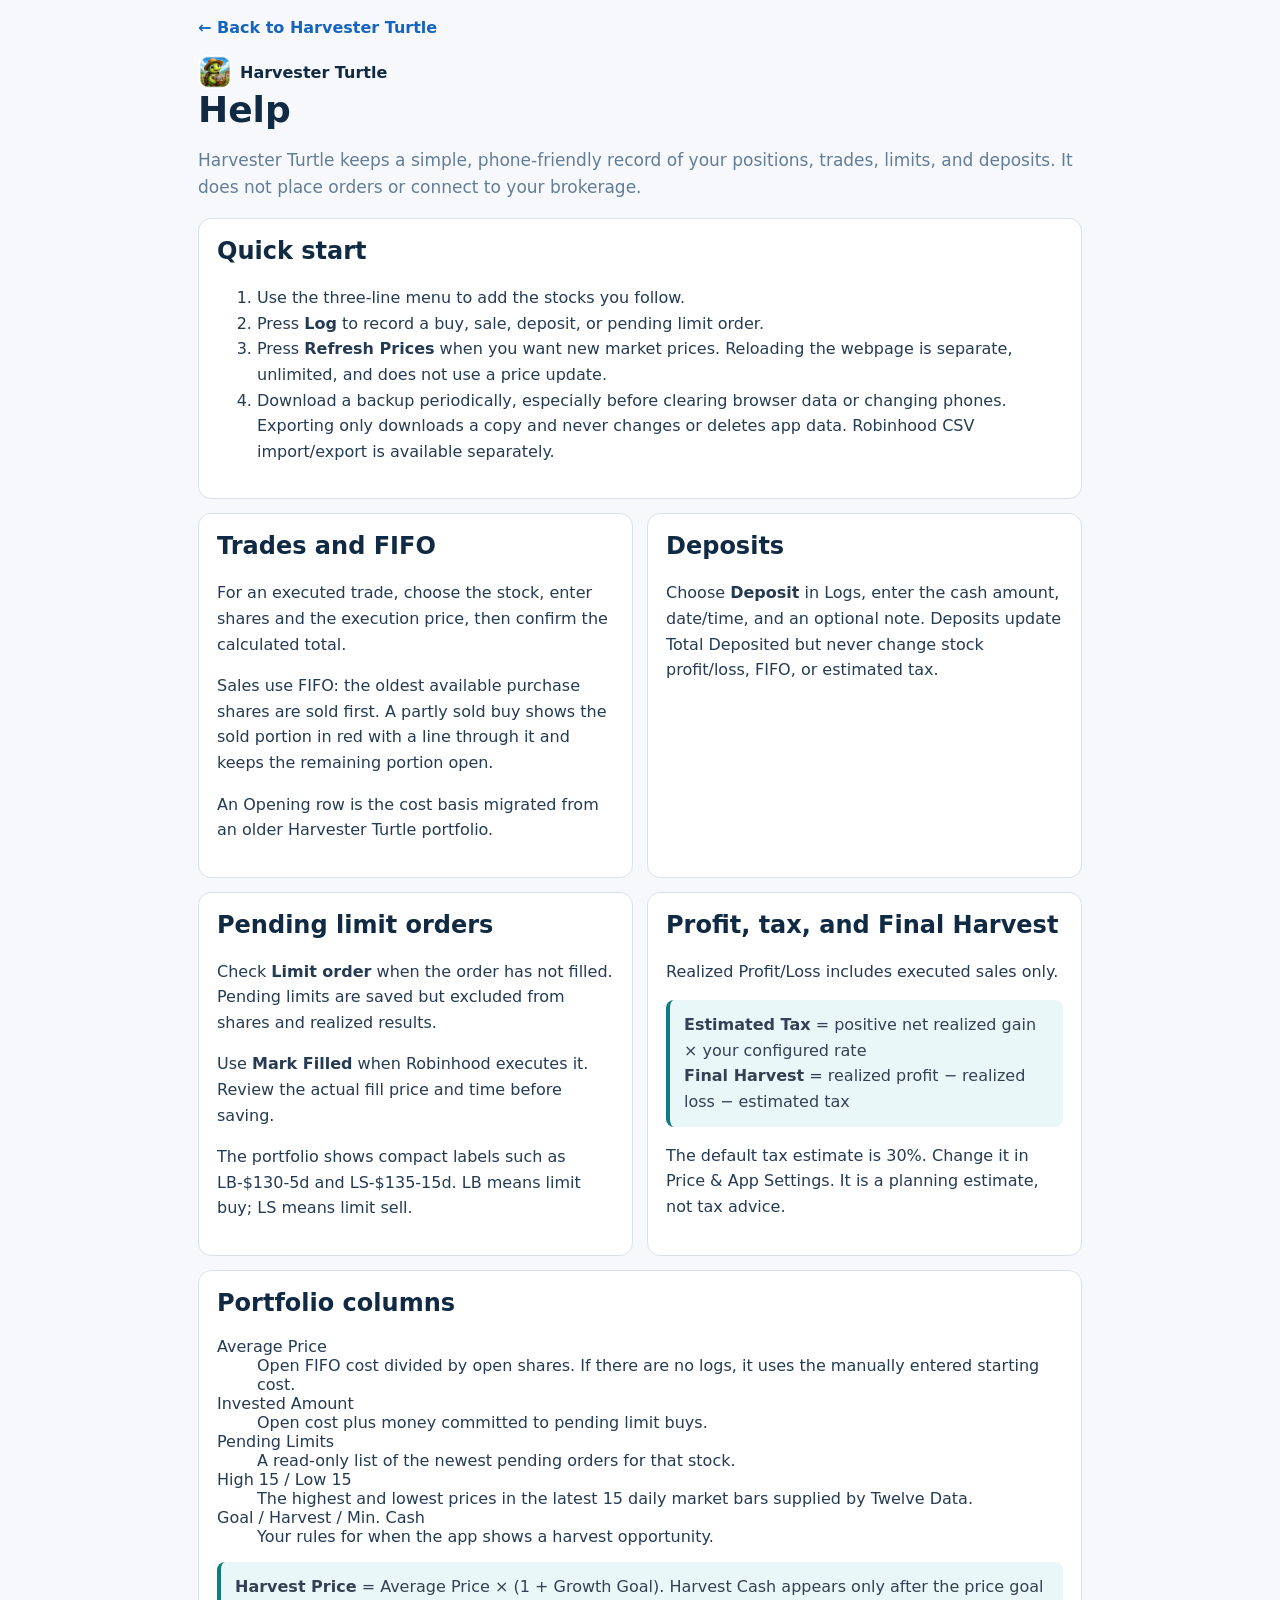
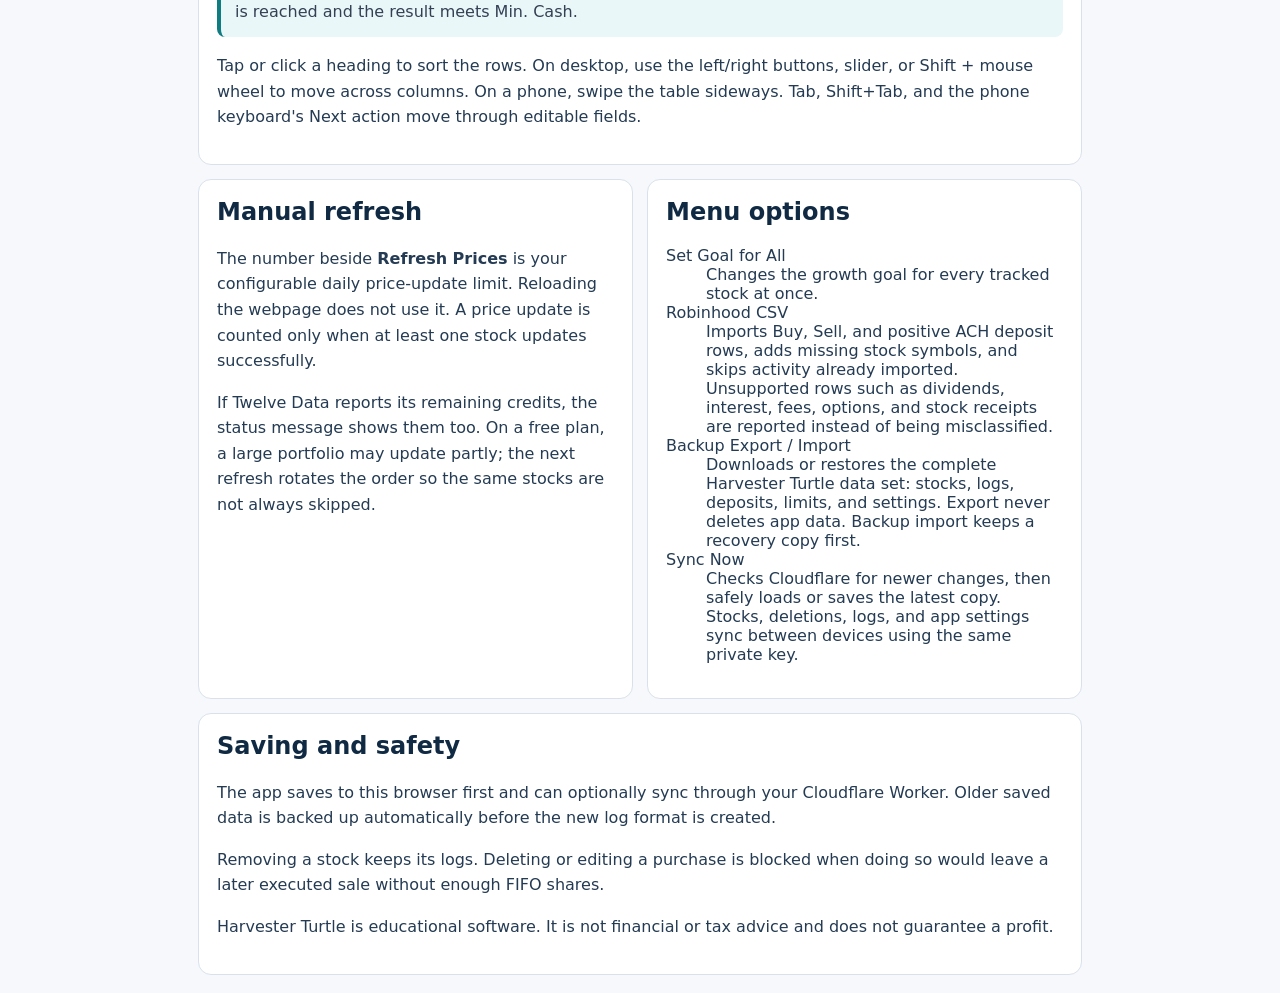
==== help.html @ 5939ffdb "Clarify page reload versus price refresh" ====
<!doctype html>
<html lang="en">
<head>
  <meta charset="utf-8">
  <meta name="viewport" content="width=device-width, initial-scale=1">
  <meta name="description" content="Help for Harvester Turtle.">
  <meta name="theme-color" content="#102a43">
  <title>Help — Harvester Turtle</title>
  <link rel="icon" type="image/png" href="harvester-turtle-icon.png">
  <link rel="apple-touch-icon" href="harvester-turtle-icon.png">
  <link rel="manifest" href="manifest.webmanifest">
  <link rel="stylesheet" href="styles.css">
</head>
<body>
<main class="app help-app">
  <header class="help-header">
    <a class="back-link" href="index.html">← Back to Harvester Turtle</a>
    <div class="help-brand"><img src="harvester-turtle-icon.png" alt=""><span>Harvester Turtle</span></div>
    <h1>Help</h1>
    <p class="help-intro">Harvester Turtle keeps a simple, phone-friendly record of your positions, trades, limits, and deposits. It does not place orders or connect to your brokerage.</p>
  </header>

  <div class="help-grid">
    <section class="help-card wide">
      <h2>Quick start</h2>
      <ol>
        <li>Use the three-line menu to add the stocks you follow.</li>
        <li>Press <strong>Log</strong> to record a buy, sale, deposit, or pending limit order.</li>
        <li>Press <strong>Refresh Prices</strong> when you want new market prices. Reloading the webpage is separate, unlimited, and does not use a price update.</li>
        <li>Download a backup periodically, especially before clearing browser data or changing phones. Exporting only downloads a copy and never changes or deletes app data. Robinhood CSV import/export is available separately.</li>
      </ol>
    </section>

    <section class="help-card">
      <h2>Trades and FIFO</h2>
      <p>For an executed trade, choose the stock, enter shares and the execution price, then confirm the calculated total.</p>
      <p>Sales use FIFO: the oldest available purchase shares are sold first. A partly sold buy shows the sold portion in red with a line through it and keeps the remaining portion open.</p>
      <p>An Opening row is the cost basis migrated from an older Harvester Turtle portfolio.</p>
    </section>

    <section class="help-card">
      <h2>Deposits</h2>
      <p>Choose <strong>Deposit</strong> in Logs, enter the cash amount, date/time, and an optional note. Deposits update Total Deposited but never change stock profit/loss, FIFO, or estimated tax.</p>
    </section>

    <section class="help-card">
      <h2>Pending limit orders</h2>
      <p>Check <strong>Limit order</strong> when the order has not filled. Pending limits are saved but excluded from shares and realized results.</p>
      <p>Use <strong>Mark Filled</strong> when Robinhood executes it. Review the actual fill price and time before saving.</p>
      <p>The portfolio shows compact labels such as LB-$130-5d and LS-$135-15d. LB means limit buy; LS means limit sell.</p>
    </section>

    <section class="help-card">
      <h2>Profit, tax, and Final Harvest</h2>
      <p>Realized Profit/Loss includes executed sales only.</p>
      <p class="help-formula"><strong>Estimated Tax</strong> = positive net realized gain × your configured rate<br>
      <strong>Final Harvest</strong> = realized profit − realized loss − estimated tax</p>
      <p>The default tax estimate is 30%. Change it in Price &amp; App Settings. It is a planning estimate, not tax advice.</p>
    </section>

    <section class="help-card wide">
      <h2>Portfolio columns</h2>
      <dl>
        <dt>Average Price</dt><dd>Open FIFO cost divided by open shares. If there are no logs, it uses the manually entered starting cost.</dd>
        <dt>Invested Amount</dt><dd>Open cost plus money committed to pending limit buys.</dd>
        <dt>Pending Limits</dt><dd>A read-only list of the newest pending orders for that stock.</dd>
        <dt>High 15 / Low 15</dt><dd>The highest and lowest prices in the latest 15 daily market bars supplied by Twelve Data.</dd>
        <dt>Goal / Harvest / Min. Cash</dt><dd>Your rules for when the app shows a harvest opportunity.</dd>
      </dl>
      <p class="help-formula"><strong>Harvest Price</strong> = Average Price × (1 + Growth Goal). Harvest Cash appears only after the price goal is reached and the result meets Min. Cash.</p>
      <p>Tap or click a heading to sort the rows. On desktop, use the left/right buttons, slider, or Shift + mouse wheel to move across columns. On a phone, swipe the table sideways. Tab, Shift+Tab, and the phone keyboard's Next action move through editable fields.</p>
    </section>

    <section class="help-card">
      <h2>Manual refresh</h2>
      <p>The number beside <strong>Refresh Prices</strong> is your configurable daily price-update limit. Reloading the webpage does not use it. A price update is counted only when at least one stock updates successfully.</p>
      <p>If Twelve Data reports its remaining credits, the status message shows them too. On a free plan, a large portfolio may update partly; the next refresh rotates the order so the same stocks are not always skipped.</p>
    </section>

    <section class="help-card">
      <h2>Menu options</h2>
      <dl>
        <dt>Set Goal for All</dt><dd>Changes the growth goal for every tracked stock at once.</dd>
        <dt>Robinhood CSV</dt><dd>Imports Buy, Sell, and positive ACH deposit rows, adds missing stock symbols, and skips activity already imported. Unsupported rows such as dividends, interest, fees, options, and stock receipts are reported instead of being misclassified.</dd>
        <dt>Backup Export / Import</dt><dd>Downloads or restores the complete Harvester Turtle data set: stocks, logs, deposits, limits, and settings. Export never deletes app data. Backup import keeps a recovery copy first.</dd>
        <dt>Sync Now</dt><dd>Checks Cloudflare for newer changes, then safely loads or saves the latest copy. Stocks, deletions, logs, and app settings sync between devices using the same private key.</dd>
      </dl>
    </section>

    <section class="help-card wide">
      <h2>Saving and safety</h2>
      <p>The app saves to this browser first and can optionally sync through your Cloudflare Worker. Older saved data is backed up automatically before the new log format is created.</p>
      <p>Removing a stock keeps its logs. Deleting or editing a purchase is blocked when doing so would leave a later executed sale without enough FIFO shares.</p>
      <p>Harvester Turtle is educational software. It is not financial or tax advice and does not guarantee a profit.</p>
    </section>
  </div>
</main>
</body>
</html>
---- styles.css ----
:root {
  --navy: #102a43;
  --ink: #243b53;
  --muted: #627d98;
  --line: #d9e2ec;
  --bg: #f6f8fb;
  --card: #fff;
  --blue: #1565c0;
  --teal: #0f7c82;
  --good: #137333;
  --bad: #b42318;
  --warn: #8a4b08;
}

* { box-sizing: border-box; }
body { margin: 0; background: var(--bg); color: var(--ink); font-family: Inter, ui-sans-serif, system-ui, sans-serif; }
button, input, select, textarea { font: inherit; }
button { cursor: pointer; }
button:disabled { cursor: wait; opacity: .62; }
.app { max-width: 1760px; margin: auto; padding: 18px; }
.hero { display: flex; align-items: center; justify-content: space-between; gap: 14px; }
h1 { margin: 0; color: var(--navy); font-size: clamp(25px, 4vw, 36px); }
.app-title { display: flex; align-items: center; gap: 9px; }
.app-logo { width: 1.15em; height: 1.15em; border-radius: 24%; object-fit: cover; box-shadow: 0 3px 10px rgba(16,42,67,.16); }
.header-actions { display: flex; align-items: center; justify-content: flex-end; gap: 7px; }
.top-action { white-space: nowrap; }
.refresh-count { color: var(--muted); font-size: 12px; font-weight: 800; white-space: nowrap; }
.menu-wrap { position: relative; }
.menu-toggle { display: grid; place-content: center; gap: 4px; width: 42px; height: 42px; padding: 0; }
.menu-toggle span { display: block; width: 20px; height: 2px; border-radius: 2px; background: currentColor; }
.toolbar { position: absolute; top: calc(100% + 8px); right: 0; z-index: 30; display: grid; width: 230px; padding: 8px; gap: 5px; background: #fff; border: 1px solid var(--line); border-radius: 12px; box-shadow: 0 14px 35px rgba(16,42,67,.18); }
.toolbar[hidden] { display: none; }
.toolbar button, .toolbar .file-button, .toolbar .menu-link { width: 100%; text-align: left; }
button, .file-button, .menu-link { border: 1px solid var(--line); background: #fff; color: var(--ink); padding: 8px 11px; border-radius: 9px; font-weight: 750; }
.primary { background: var(--blue); color: #fff; border-color: var(--blue); }
.menu-link { display: inline-block; text-decoration: none; }
input[type=file] { display: none; }
.status { margin: 13px 0; padding: 9px 12px; border-radius: 9px; background: #eaf0f8; color: #475467; }
.status.good { background: #dcfae6; color: var(--good); }
.status.bad { background: #fee4e2; color: var(--bad); }

.summary, .trade-summary { display: grid; grid-template-columns: repeat(4, minmax(135px, 1fr)); gap: 8px; margin-bottom: 10px; }
.metric { background: var(--card); border: 1px solid var(--line); border-radius: 11px; padding: 12px; box-shadow: 0 4px 14px rgba(16,42,67,.035); }
.metric.accent { border-color: #78c6c9; background: #effafa; }
.metric small { display: block; color: var(--muted); font-weight: 750; }
.metric strong { display: block; margin-top: 4px; font-size: 21px; }
.summary-note { margin: -2px 2px 12px; color: var(--muted); font-size: 12px; }
.positive { color: var(--good) !important; }
.negative { color: var(--bad) !important; }

.portfolio-table-section { position: relative; }
.table-scroll-controls { position: sticky; top: 0; z-index: 8; display: grid; grid-template-columns: auto auto minmax(100px, 1fr) auto; align-items: center; gap: 7px; margin: 0 0 7px; padding: 5px 7px; border: 1px solid var(--line); border-radius: 9px; background: #fff; box-shadow: 0 4px 12px rgba(16,42,67,.12); }
.table-scroll-controls[hidden] { display: none; }
.table-scroll-label { color: var(--muted); font-size: 11px; font-weight: 800; white-space: nowrap; }
.table-scroll-button { display: grid; place-content: center; width: 30px; height: 28px; padding: 0; border-radius: 6px; color: var(--navy); }
.table-scroll-button:disabled { cursor: default; opacity: .35; }
.table-scroll-range { width: 100%; margin: 0; accent-color: var(--blue); cursor: ew-resize; }
.table-wrap { overflow: auto; overscroll-behavior-inline: contain; background: #fff; border: 1px solid var(--line); border-radius: 11px; box-shadow: 0 4px 14px rgba(16,42,67,.035); }
.floating-table-header { position: fixed; top: 0; z-index: 7; overflow: hidden; border: 1px solid var(--line); border-top: 0; border-radius: 0 0 8px 8px; background: #edf2f7; box-shadow: 0 5px 16px rgba(16,42,67,.24); }
.floating-table-header[hidden] { display: none; }
.floating-table-header-scroll { overflow: hidden; }
.floating-table-header-table { width: auto; min-width: 0; table-layout: fixed; }
.floating-table-header-table th { position: relative; top: auto; overflow: hidden; }
.floating-table-header-table th:first-child { position: sticky; left: 0; z-index: 3; }
table { border-collapse: collapse; width: 100%; }
.portfolio-table { min-width: 1450px; }
th, td { padding: 6px; border-bottom: 1px solid var(--line); text-align: right; white-space: nowrap; font-size: 13px; }
th { position: sticky; top: 0; z-index: 2; background: #edf2f7; color: #334e68; font-size: 11px; letter-spacing: .015em; }
.portfolio-table th, .portfolio-table td { padding: 4px 3px; font-size: 11px; }
.portfolio-table th { line-height: 1.15; text-align: center; white-space: normal; }
th[data-sort] { cursor: pointer; user-select: none; }
th[data-sort]::after { content: "↕"; display: block; margin-top: 2px; line-height: 1; opacity: .4; }
th[data-sort].sort-asc::after { content: "↑"; opacity: 1; }
th[data-sort].sort-desc::after { content: "↓"; opacity: 1; }
th[data-sort]:hover { background: #dce6f1; }
th[data-sort]:focus-visible { outline: 2px solid var(--blue); outline-offset: -3px; }
tbody tr:nth-child(even) { background: #fbfcfe; }
tbody tr:hover { background: #f2f7ff; }
th:first-child, td:first-child { position: sticky; left: 0; z-index: 1; text-align: left; background: inherit; }
th:first-child { z-index: 3; background: #edf2f7; }
.portfolio-table tbody td:first-child { z-index: 4; background: #fff; box-shadow: 1px 0 0 var(--line); }
.portfolio-table tbody tr:nth-child(even) td:first-child { background: #fbfcfe; }
.portfolio-table tbody tr:hover td:first-child { background: #f2f7ff; }
td input { width: 62px; border: 1px solid #cbd5e1; border-radius: 6px; padding: 5px 3px; text-align: right; }
.symbol-cell { display: flex; align-items: center; gap: 5px; }
.stock-symbol { min-width: 43px; font-weight: 850; color: var(--navy); }
.signal-lights { display: inline-flex; flex-direction: column; gap: 2px; padding: 3px; border-radius: 9px; background: #d7dee8; }
.signal { width: 8px; height: 8px; border-radius: 50%; background: #aeb9c7; }
.signal.red.active { background: #e11d48; }.signal.yellow.active { background: #f4b400; }.signal.green.active { background: #16a34a; }
.pill { display: inline-block; border-radius: 999px; padding: 3px 6px; background: #edf2f7; color: #486581; font-size: 10px; font-weight: 850; }
.pill.good { background: #dcfae6; color: var(--good); }.pill.warn { background: #fff3cd; color: var(--warn); }.pill.bad { background: #fee4e2; color: var(--bad); }
.remove { width: 28px; height: 28px; padding: 0; color: var(--bad); }
.limit-summary { width: 112px; max-width: 112px; padding: 5px; border: 1px solid #cbd5e1; border-radius: 6px; color: var(--ink); background: #f8fafc; font-size: 11px; }
.empty { padding: 22px; text-align: center !important; color: var(--muted); }
.note { color: var(--muted); line-height: 1.5; }
.formula-note { padding: 9px 11px; background: #eaf7f8; border-left: 4px solid var(--teal); border-radius: 8px; color: #344054; }

.modal { display: none; position: fixed; inset: 0; z-index: 40; padding: 16px; background: rgba(16,42,67,.62); }
.modal.open { display: flex; align-items: center; justify-content: center; }
.modal-card { width: min(700px, 100%); max-height: 94vh; overflow: auto; background: #fff; border-radius: 15px; padding: 18px; box-shadow: 0 20px 60px rgba(0,0,0,.22); }
.modal-card h2 { margin: 0; color: var(--navy); }
.modal-card > label, .settings-grid label { display: block; color: var(--muted); font-weight: 750; margin: 10px 0 5px; }
.modal-card > input, .settings-grid input { width: 100%; padding: 9px; border: 1px solid var(--line); border-radius: 8px; }
.modal-actions { display: flex; justify-content: flex-end; gap: 8px; margin-top: 14px; }
.modal-heading { display: flex; align-items: start; justify-content: space-between; gap: 12px; margin-bottom: 12px; }
.modal-heading p { margin: 3px 0 0; color: var(--muted); }
.icon-button { width: 38px; height: 38px; padding: 0; font-size: 25px; line-height: 1; }
.settings-grid { display: grid; grid-template-columns: 1fr 1fr; gap: 10px; }

.trade-modal { padding: 10px; }
.trade-modal-card { width: min(1260px, 100%); }
.trade-form { display: grid; grid-template-columns: repeat(2, minmax(0, 1fr)); gap: 10px 12px; margin-bottom: 12px; padding: 14px; background: var(--bg); border: 1px solid var(--line); border-radius: 11px; }
.trade-form label { color: var(--muted); font-size: 13px; font-weight: 800; min-width: 0; }
.trade-form input, .trade-form select, .trade-form textarea { width: 100%; min-height: 40px; margin-top: 4px; padding: 8px 9px; border: 1px solid #cbd5e1; border-radius: 8px; background: #fff; color: var(--ink); }
.trade-form input[readonly] { background: #eef2f6; color: #344054; font-weight: 800; }
.trade-form small { display: block; margin-top: 3px; color: var(--muted); font-weight: 500; }
.trade-form [hidden] { display: none !important; }
.limit-check { display: flex; align-items: center; align-self: end; gap: 8px; min-height: 40px; }
.limit-check input { width: 20px; min-height: 20px; margin: 0; }
.note-field { grid-column: 1 / -1; }
.note-field textarea { resize: vertical; }
.trade-form-actions, .form-message { grid-column: 1 / -1; }
.trade-form-actions { display: flex; gap: 8px; }
.form-message { min-height: 18px; margin: 0; color: var(--bad); font-size: 13px; font-weight: 750; }
.logs-toolbar { display: flex; justify-content: flex-end; align-items: center; gap: 7px; margin: 5px 0 8px; color: var(--muted); font-size: 13px; font-weight: 750; }
.logs-toolbar select { padding: 6px 8px; border: 1px solid var(--line); border-radius: 7px; }
.trade-table { min-width: 1100px; }
.trade-table th:first-child, .trade-table td:first-child { min-width: 132px; }
.trade-row-actions { display: flex; gap: 5px; }
.trade-row-actions button { padding: 5px 7px; font-size: 11px; }
.danger { color: var(--bad); }
.trade-action { display: inline-block; min-width: 56px; border-radius: 999px; padding: 3px 6px; text-align: center; font-size: 10px; font-weight: 850; }
.trade-action.buy { background: #e8f1ff; color: var(--blue); }
.trade-action.sell { background: #fff3cd; color: var(--warn); }
.trade-action.deposit { background: #e9f8ef; color: var(--good); }
.trade-action.pending { outline: 1px dashed currentColor; }
.sold-portion { color: var(--bad); text-decoration: line-through; text-decoration-thickness: 2px; }
.open-portion { color: var(--good); }
.trade-note { white-space: normal; min-width: 130px; max-width: 220px; text-align: left; }

.help-app { max-width: 920px; }
.back-link { color: var(--blue); font-weight: 750; text-decoration: none; }
.help-brand { display: flex; align-items: center; gap: 8px; margin-top: 18px; color: var(--navy); font-weight: 850; }
.help-brand img { width: 34px; height: 34px; border-radius: 8px; }
.help-intro { color: var(--muted); font-size: 17px; line-height: 1.6; }
.help-grid { display: grid; grid-template-columns: repeat(2, minmax(0, 1fr)); gap: 14px; }
.help-card { padding: 18px; background: #fff; border: 1px solid var(--line); border-radius: 13px; }
.help-card.wide { grid-column: 1 / -1; }
.help-card h2 { margin-top: 0; color: var(--navy); }
.help-card li, .help-card p { line-height: 1.6; }
.help-formula { padding: 12px 14px; background: #eaf7f8; border-left: 4px solid var(--teal); border-radius: 8px; color: #344054; line-height: 1.6; }

@media (max-width: 900px) {
  .app { padding: 11px; }
  .summary, .trade-summary { grid-template-columns: repeat(2, minmax(0, 1fr)); }
  .metric { padding: 10px; }
  .metric strong { font-size: 19px; }
}

@media (max-width: 650px) {
  .hero { align-items: flex-start; }
  .app-title { font-size: 23px; }
  .header-actions { flex-wrap: wrap; gap: 5px; }
  .top-action { padding: 7px 9px; }
  .refresh-count { order: 3; width: 100%; text-align: right; }
  .modal { padding: 0; }
  .modal-card { max-height: 100vh; min-height: 100vh; border-radius: 0; padding: 12px; }
  .trade-form { gap: 8px; padding: 10px; }
  .trade-form input, .trade-form select, .trade-form textarea { min-height: 42px; padding: 7px; }
  .trade-form-actions button { flex: 1; }
  .settings-grid { grid-template-columns: 1fr; gap: 0; }
  .table-scroll-controls { display: none !important; }
  .help-grid { grid-template-columns: 1fr; }
  .help-card.wide { grid-column: auto; }
}

@media (hover: none) and (pointer: coarse) {
  .table-scroll-controls { display: none !important; }
}
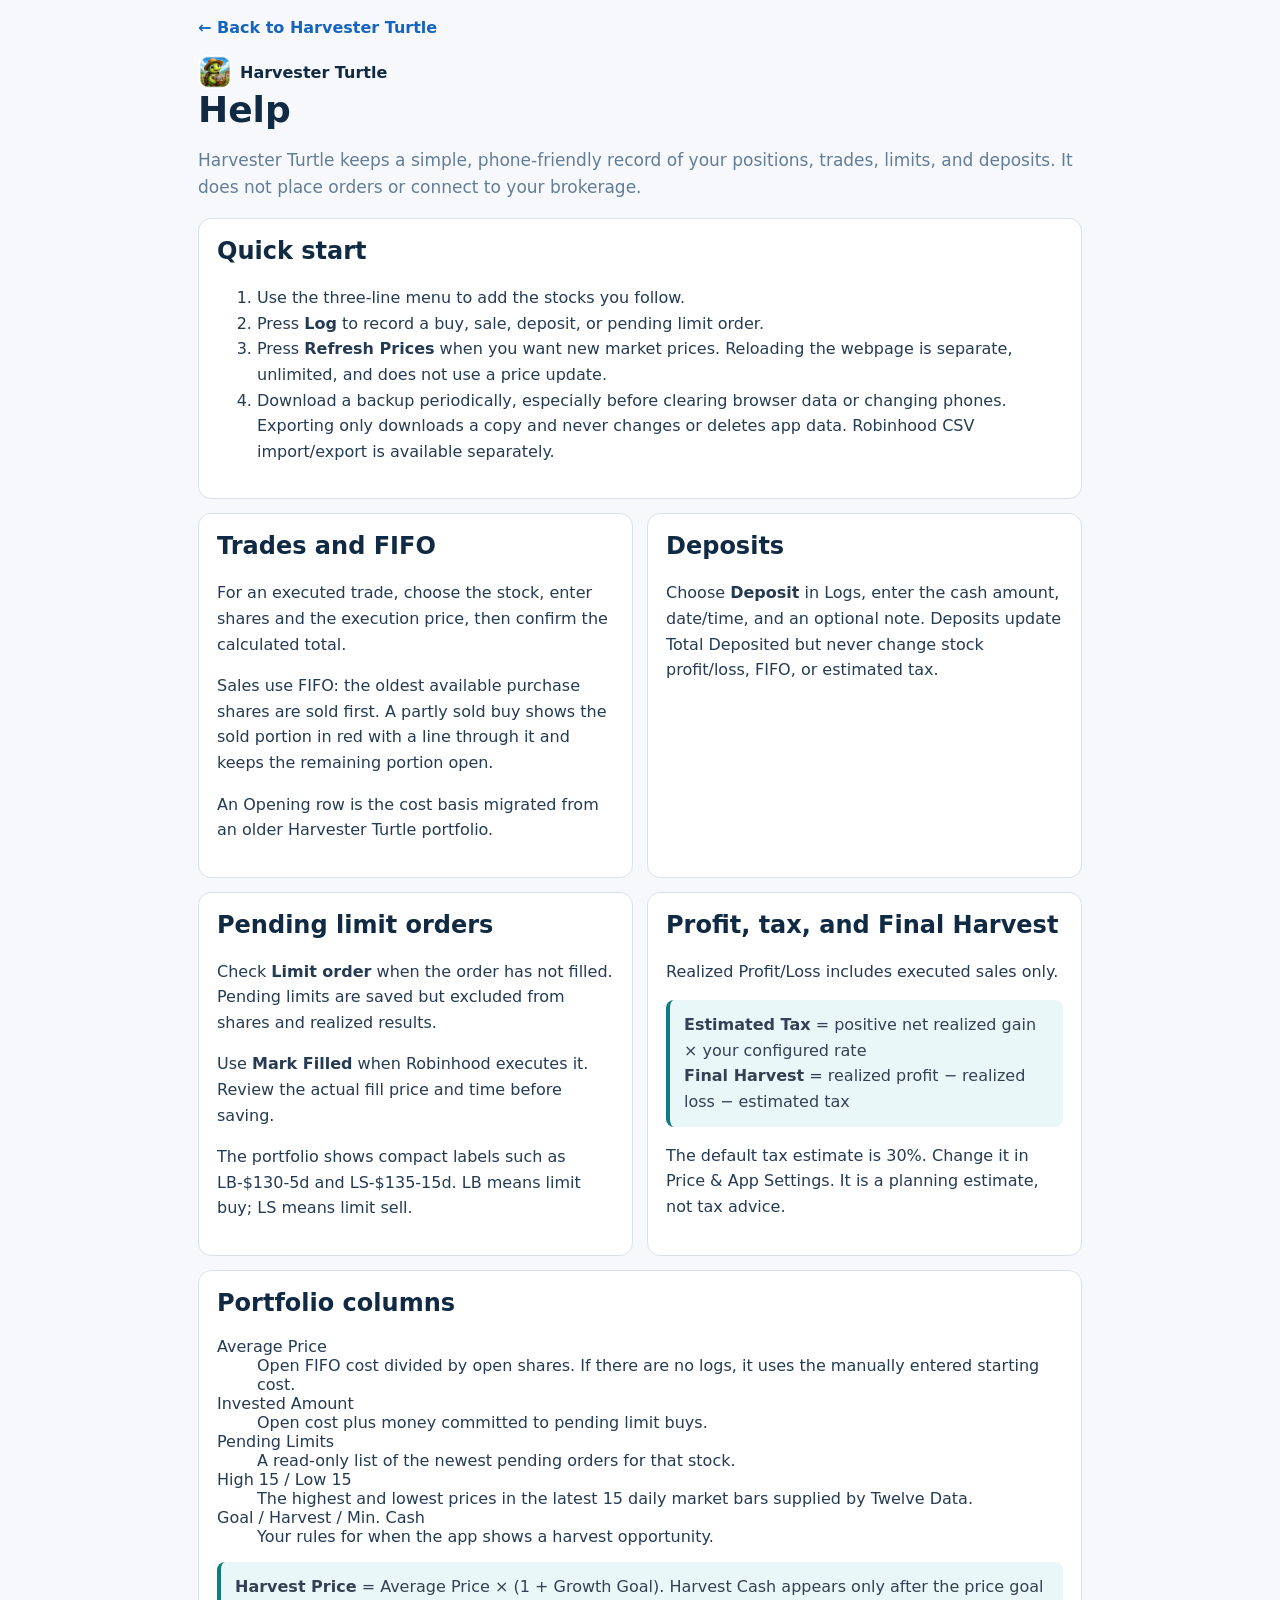
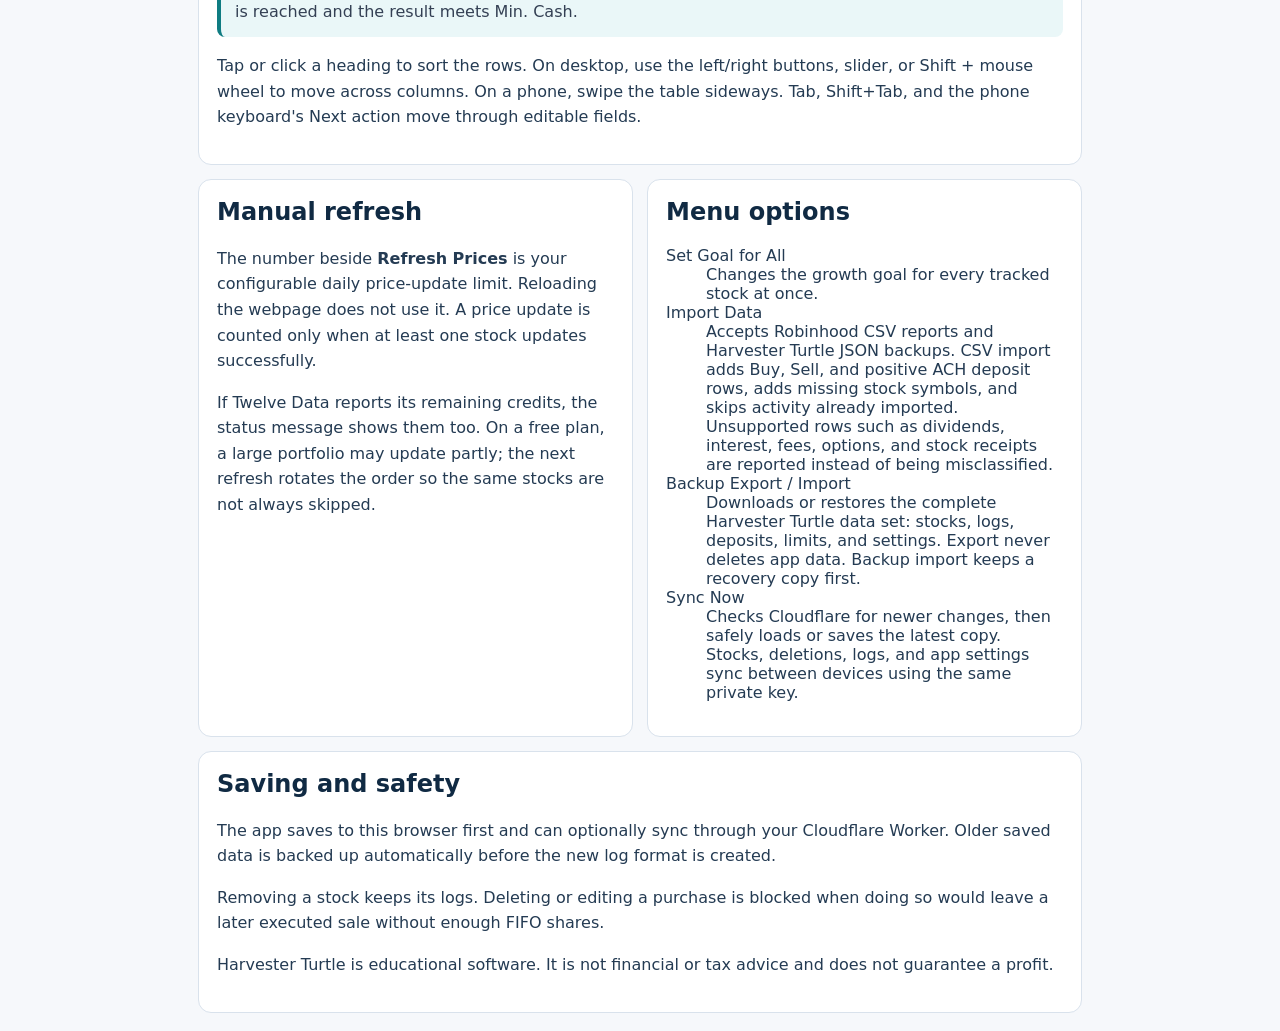
==== commit 7c92cffb: "Unify CSV and JSON data import" ====
--- a/help.html
+++ b/help.html
@@ -81,7 +81,7 @@
       <h2>Menu options</h2>
       <dl>
         <dt>Set Goal for All</dt><dd>Changes the growth goal for every tracked stock at once.</dd>
-        <dt>Robinhood CSV</dt><dd>Imports Buy, Sell, and positive ACH deposit rows, adds missing stock symbols, and skips activity already imported. Unsupported rows such as dividends, interest, fees, options, and stock receipts are reported instead of being misclassified.</dd>
+        <dt>Import Data</dt><dd>Accepts Robinhood CSV reports and Harvester Turtle JSON backups. CSV import adds Buy, Sell, and positive ACH deposit rows, adds missing stock symbols, and skips activity already imported. Unsupported rows such as dividends, interest, fees, options, and stock receipts are reported instead of being misclassified.</dd>
         <dt>Backup Export / Import</dt><dd>Downloads or restores the complete Harvester Turtle data set: stocks, logs, deposits, limits, and settings. Export never deletes app data. Backup import keeps a recovery copy first.</dd>
         <dt>Sync Now</dt><dd>Checks Cloudflare for newer changes, then safely loads or saves the latest copy. Stocks, deletions, logs, and app settings sync between devices using the same private key.</dd>
       </dl>
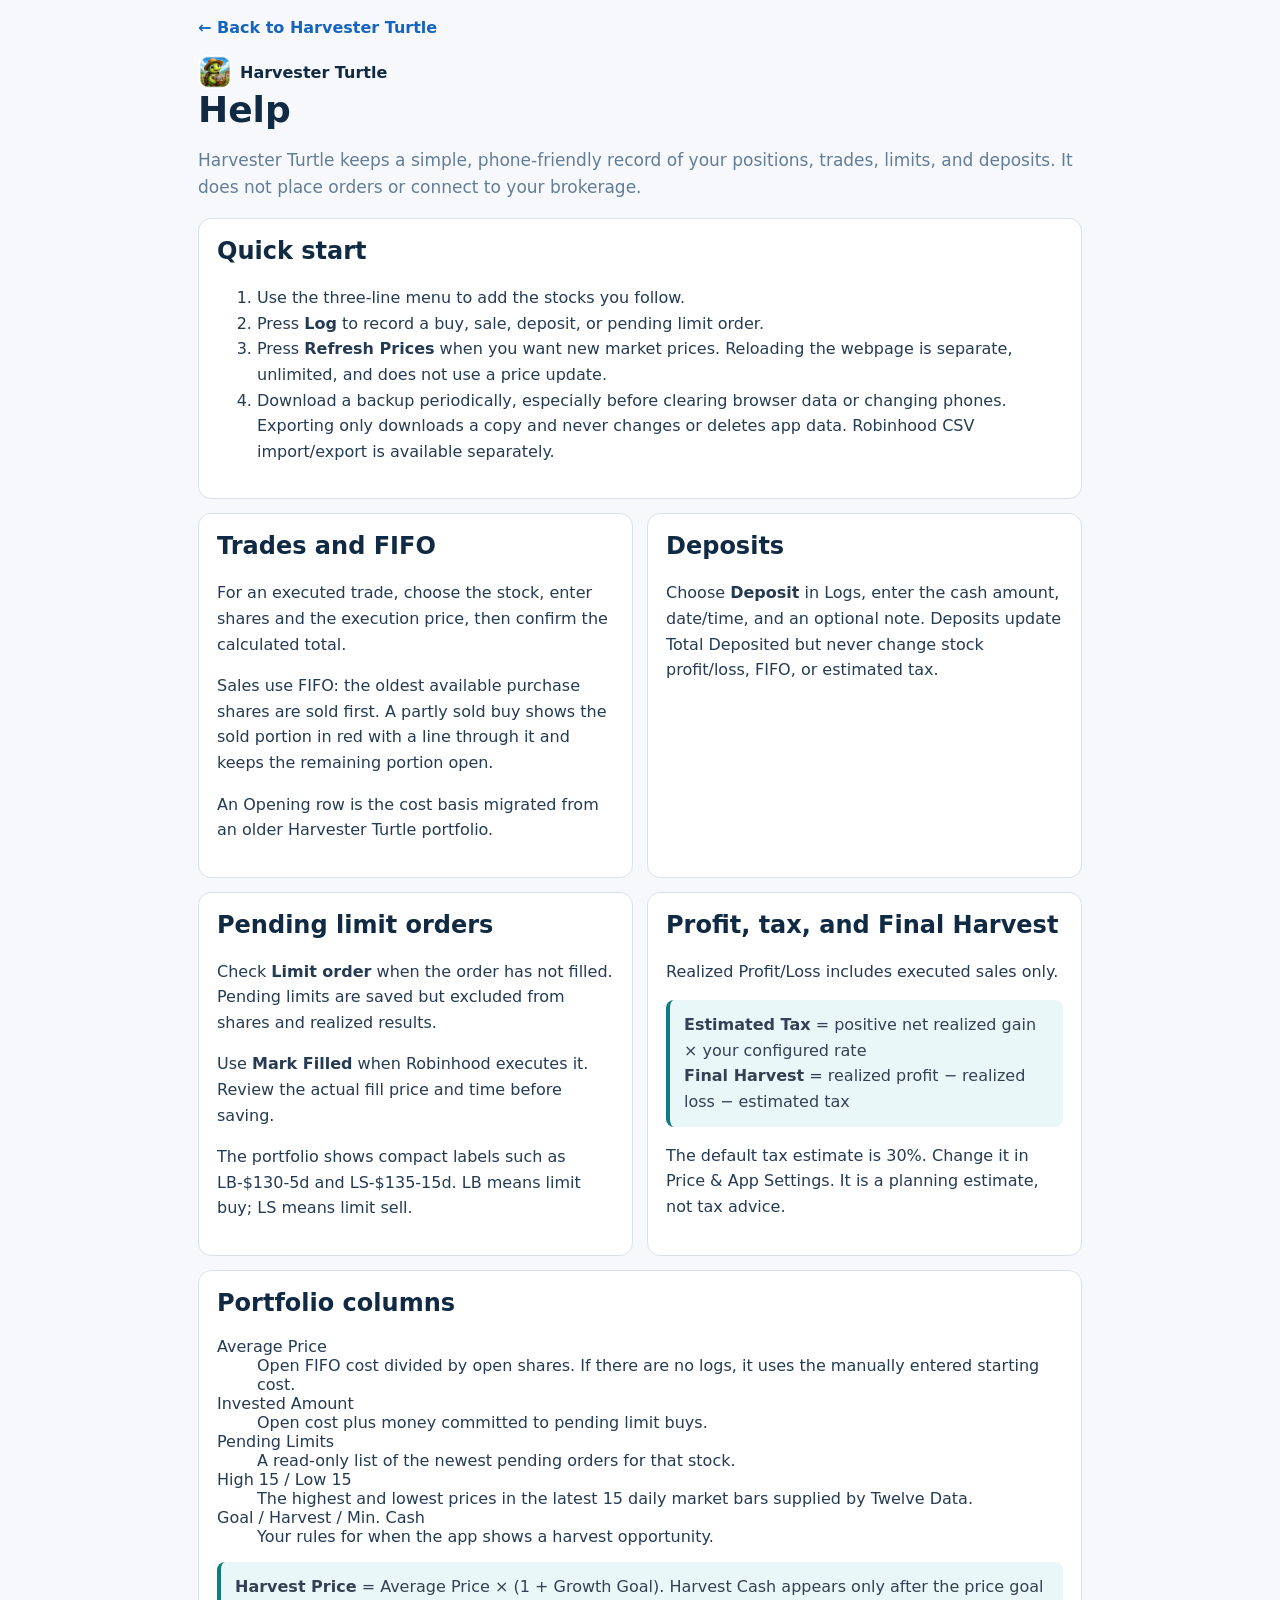
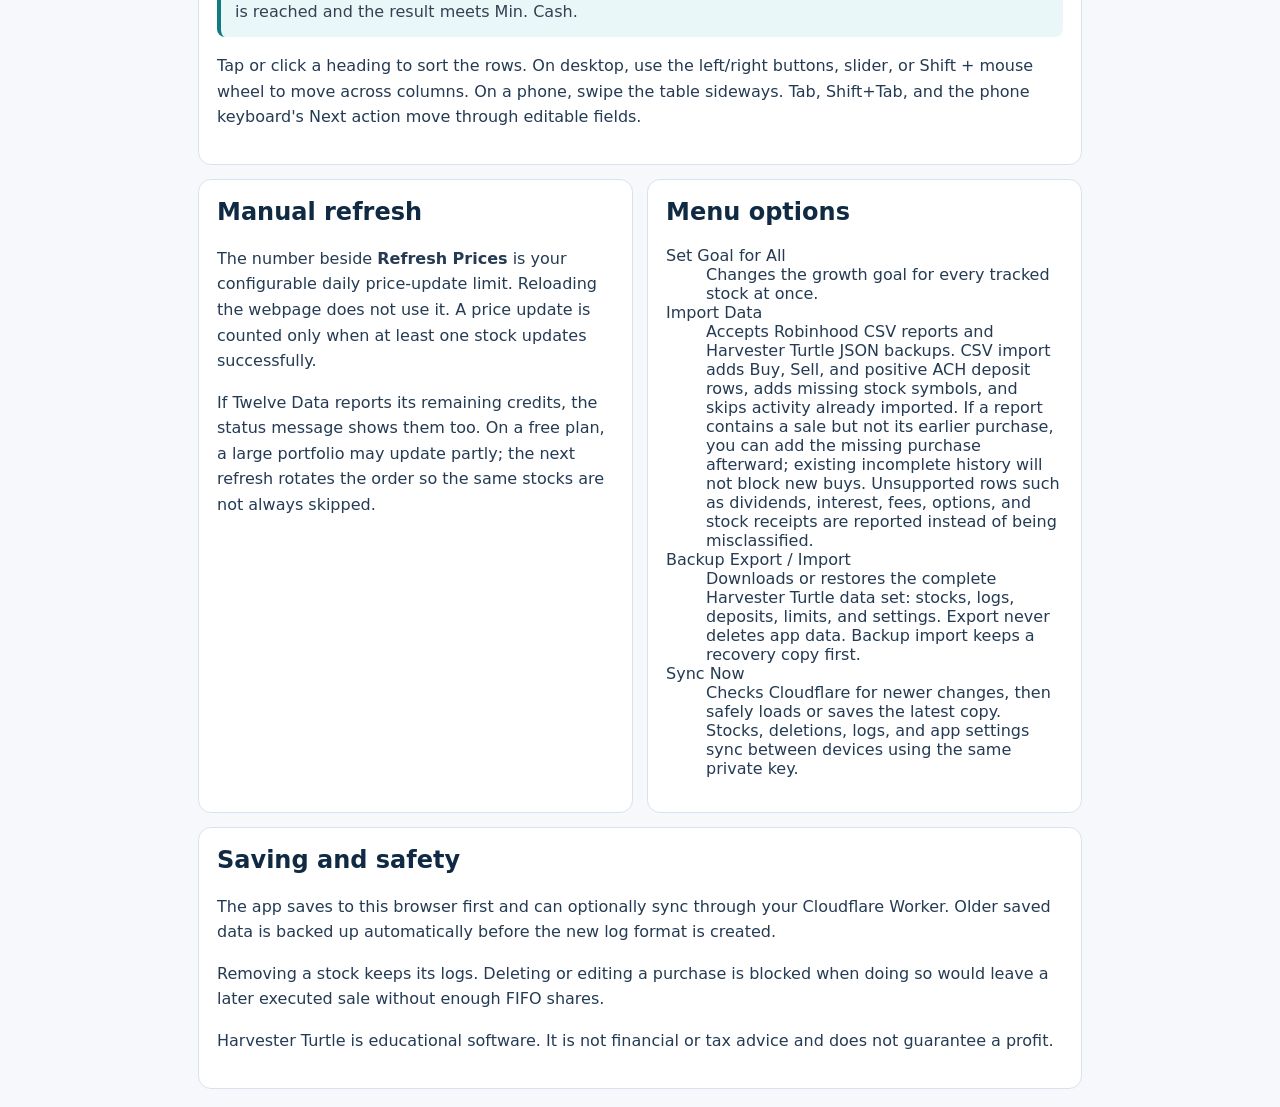
==== commit ba365920: "Allow purchases to repair incomplete trade history" ====
--- a/help.html
+++ b/help.html
@@ -81,7 +81,7 @@
       <h2>Menu options</h2>
       <dl>
         <dt>Set Goal for All</dt><dd>Changes the growth goal for every tracked stock at once.</dd>
-        <dt>Import Data</dt><dd>Accepts Robinhood CSV reports and Harvester Turtle JSON backups. CSV import adds Buy, Sell, and positive ACH deposit rows, adds missing stock symbols, and skips activity already imported. Unsupported rows such as dividends, interest, fees, options, and stock receipts are reported instead of being misclassified.</dd>
+        <dt>Import Data</dt><dd>Accepts Robinhood CSV reports and Harvester Turtle JSON backups. CSV import adds Buy, Sell, and positive ACH deposit rows, adds missing stock symbols, and skips activity already imported. If a report contains a sale but not its earlier purchase, you can add the missing purchase afterward; existing incomplete history will not block new buys. Unsupported rows such as dividends, interest, fees, options, and stock receipts are reported instead of being misclassified.</dd>
         <dt>Backup Export / Import</dt><dd>Downloads or restores the complete Harvester Turtle data set: stocks, logs, deposits, limits, and settings. Export never deletes app data. Backup import keeps a recovery copy first.</dd>
         <dt>Sync Now</dt><dd>Checks Cloudflare for newer changes, then safely loads or saves the latest copy. Stocks, deletions, logs, and app settings sync between devices using the same private key.</dd>
       </dl>
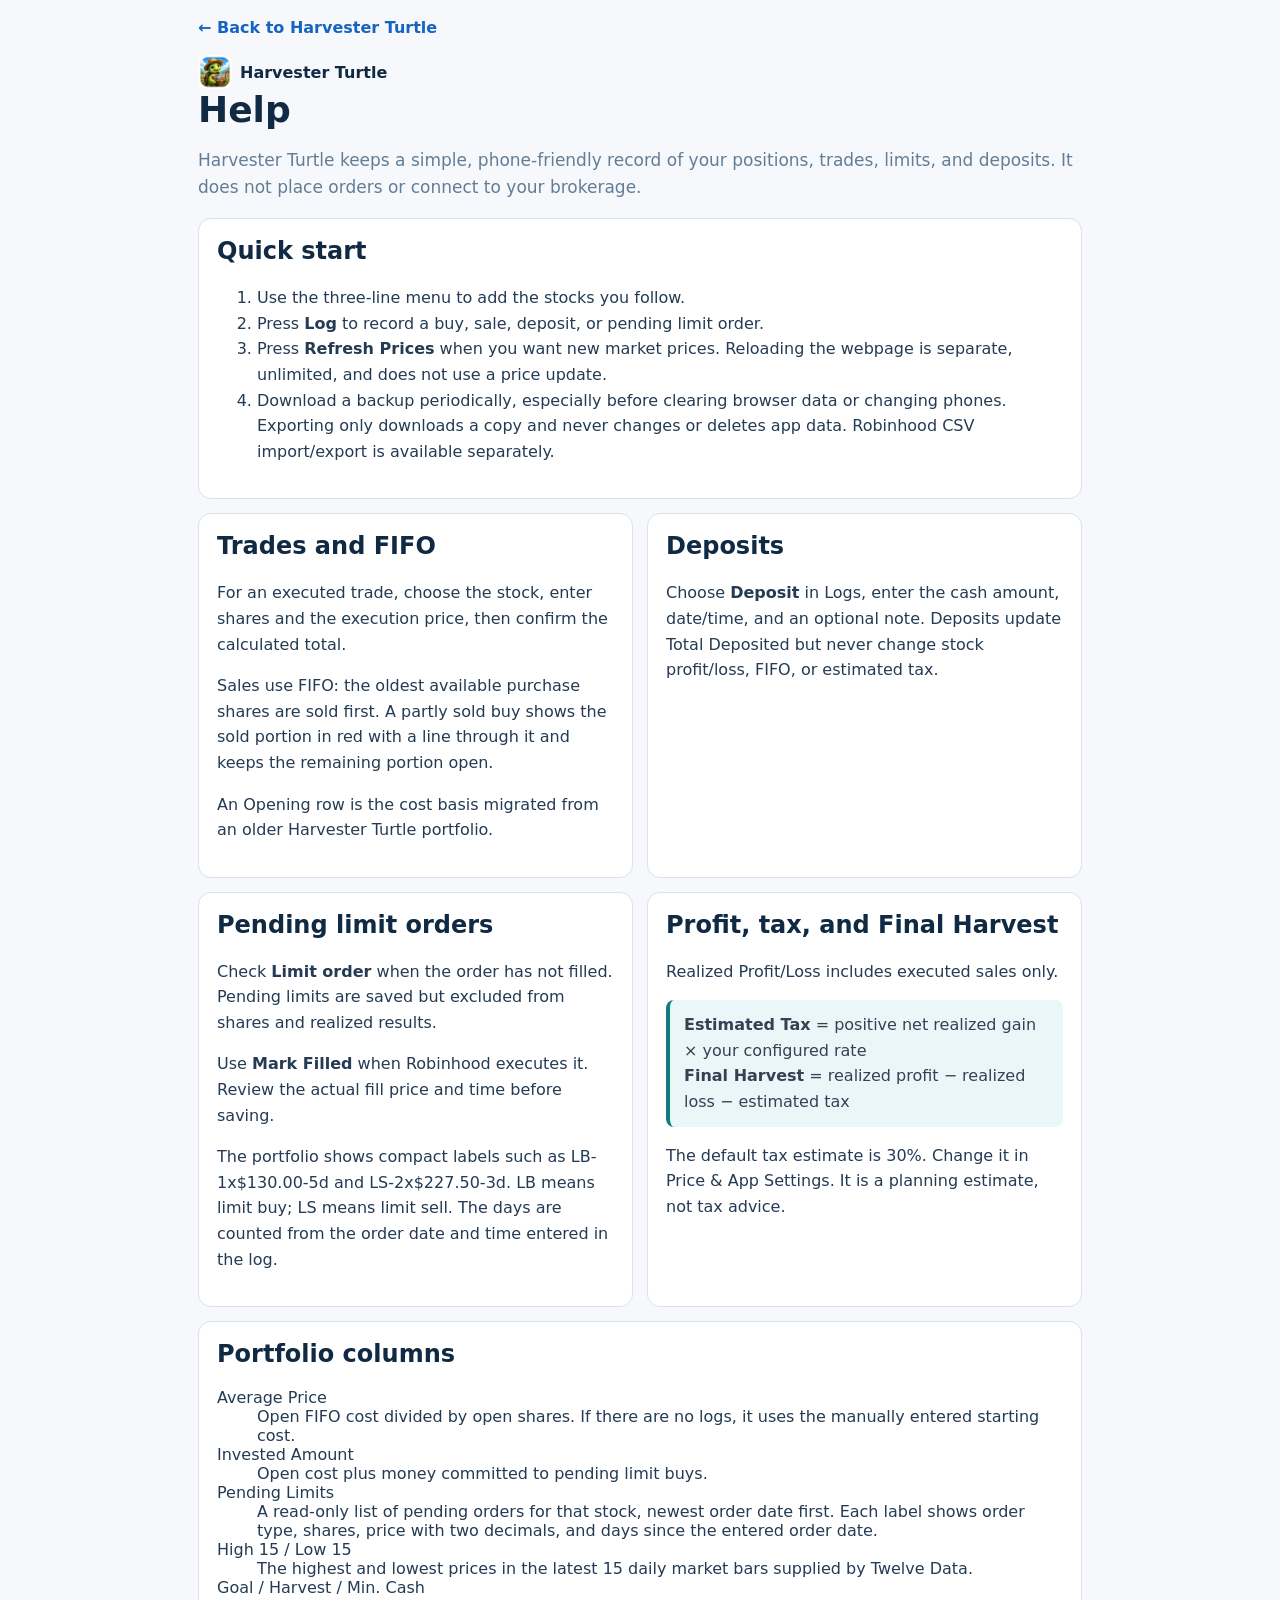
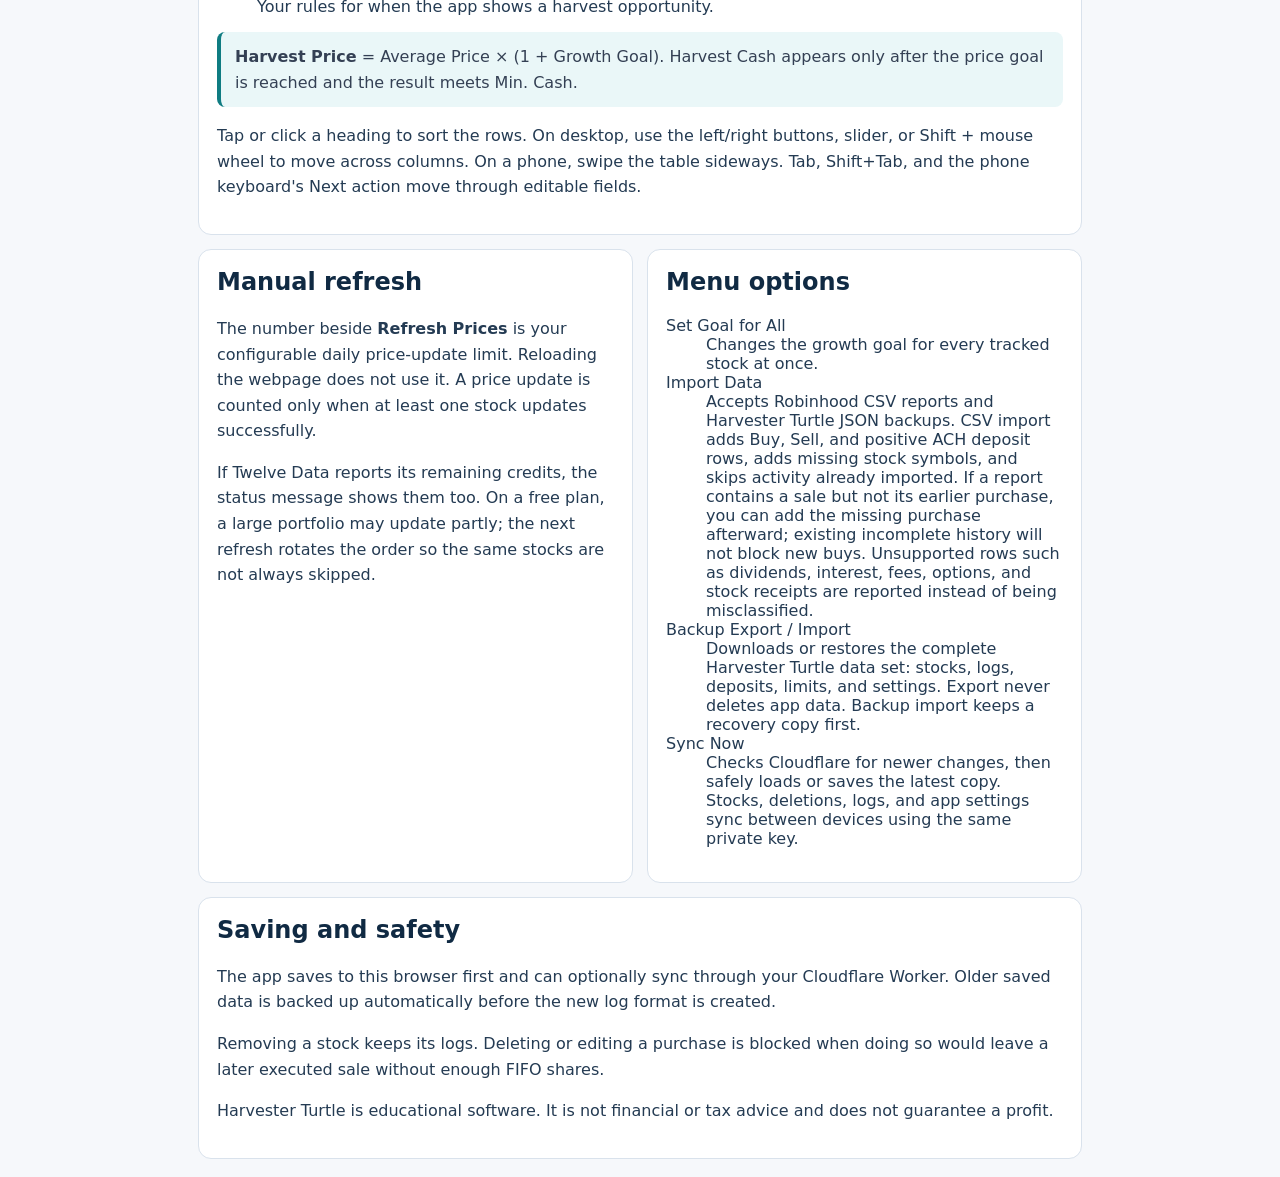
==== commit 6b9abe15: "Fix pending limit age and label format" ====
--- a/help.html
+++ b/help.html
@@ -47,7 +47,7 @@
       <h2>Pending limit orders</h2>
       <p>Check <strong>Limit order</strong> when the order has not filled. Pending limits are saved but excluded from shares and realized results.</p>
       <p>Use <strong>Mark Filled</strong> when Robinhood executes it. Review the actual fill price and time before saving.</p>
-      <p>The portfolio shows compact labels such as LB-$130-5d and LS-$135-15d. LB means limit buy; LS means limit sell.</p>
+      <p>The portfolio shows compact labels such as LB-1x$130.00-5d and LS-2x$227.50-3d. LB means limit buy; LS means limit sell. The days are counted from the order date and time entered in the log.</p>
     </section>
 
     <section class="help-card">
@@ -63,7 +63,7 @@
       <dl>
         <dt>Average Price</dt><dd>Open FIFO cost divided by open shares. If there are no logs, it uses the manually entered starting cost.</dd>
         <dt>Invested Amount</dt><dd>Open cost plus money committed to pending limit buys.</dd>
-        <dt>Pending Limits</dt><dd>A read-only list of the newest pending orders for that stock.</dd>
+        <dt>Pending Limits</dt><dd>A read-only list of pending orders for that stock, newest order date first. Each label shows order type, shares, price with two decimals, and days since the entered order date.</dd>
         <dt>High 15 / Low 15</dt><dd>The highest and lowest prices in the latest 15 daily market bars supplied by Twelve Data.</dd>
         <dt>Goal / Harvest / Min. Cash</dt><dd>Your rules for when the app shows a harvest opportunity.</dd>
       </dl>
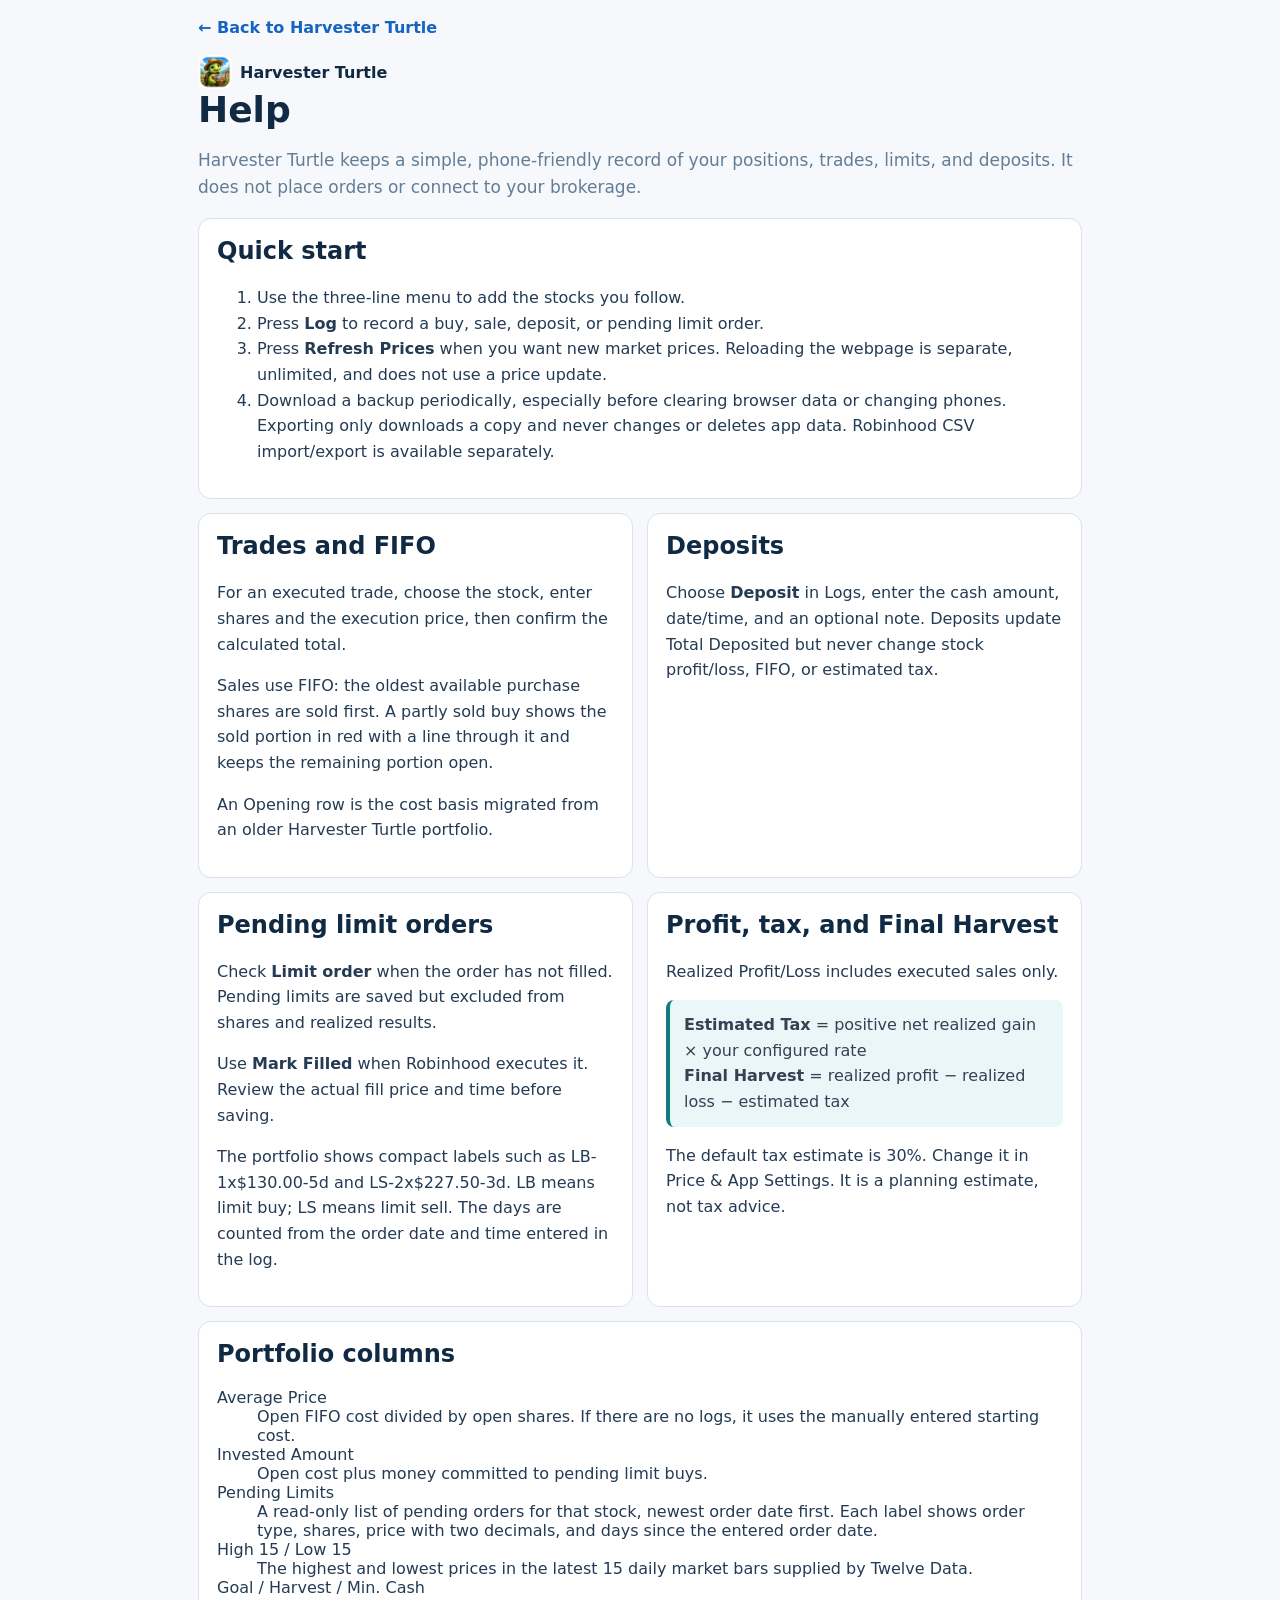
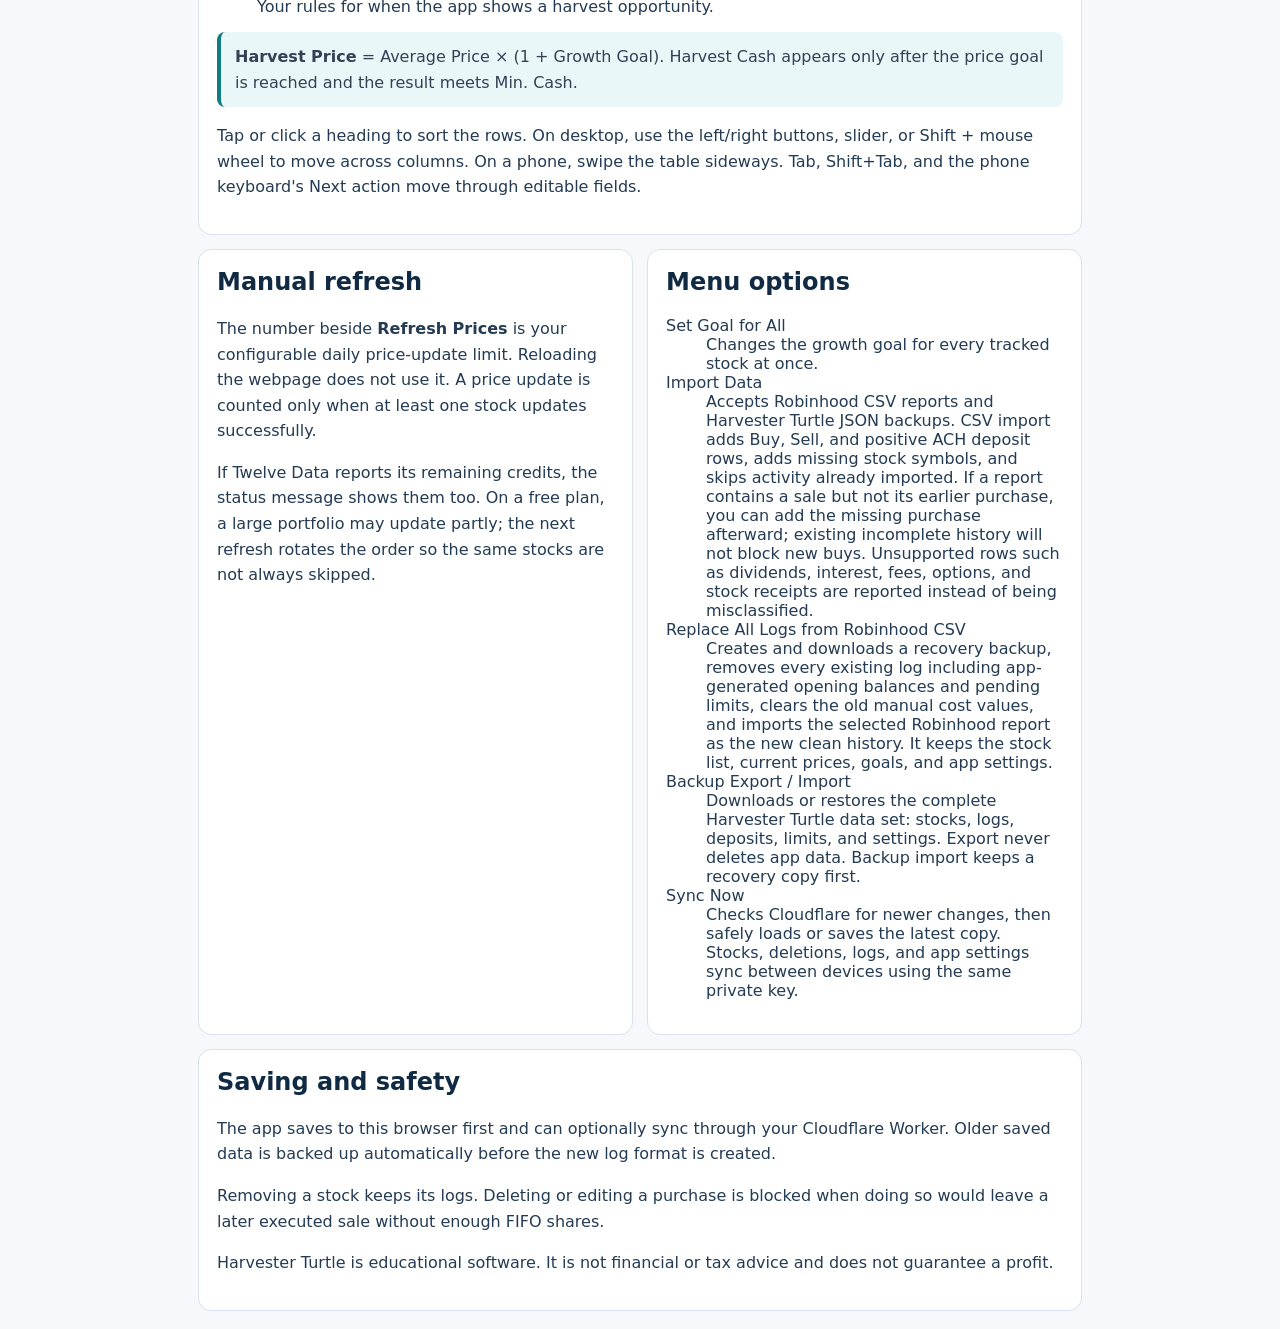
==== commit 21dcd7cf: "Add clean Robinhood log replacement" ====
--- a/help.html
+++ b/help.html
@@ -82,6 +82,7 @@
       <dl>
         <dt>Set Goal for All</dt><dd>Changes the growth goal for every tracked stock at once.</dd>
         <dt>Import Data</dt><dd>Accepts Robinhood CSV reports and Harvester Turtle JSON backups. CSV import adds Buy, Sell, and positive ACH deposit rows, adds missing stock symbols, and skips activity already imported. If a report contains a sale but not its earlier purchase, you can add the missing purchase afterward; existing incomplete history will not block new buys. Unsupported rows such as dividends, interest, fees, options, and stock receipts are reported instead of being misclassified.</dd>
+        <dt>Replace All Logs from Robinhood CSV</dt><dd>Creates and downloads a recovery backup, removes every existing log including app-generated opening balances and pending limits, clears the old manual cost values, and imports the selected Robinhood report as the new clean history. It keeps the stock list, current prices, goals, and app settings.</dd>
         <dt>Backup Export / Import</dt><dd>Downloads or restores the complete Harvester Turtle data set: stocks, logs, deposits, limits, and settings. Export never deletes app data. Backup import keeps a recovery copy first.</dd>
         <dt>Sync Now</dt><dd>Checks Cloudflare for newer changes, then safely loads or saves the latest copy. Stocks, deletions, logs, and app settings sync between devices using the same private key.</dd>
       </dl>
--- a/styles.css
+++ b/styles.css
@@ -81,9 +81,10 @@
 .portfolio-table tbody td:first-child { z-index: 4; background: #fff; box-shadow: 1px 0 0 var(--line); }
 .portfolio-table tbody tr:nth-child(even) td:first-child { background: #fbfcfe; }
 .portfolio-table tbody tr:hover td:first-child { background: #f2f7ff; }
+.portfolio-table th:first-child, .portfolio-table td:first-child { width: 66px; min-width: 66px; max-width: 66px; }
 td input { width: 62px; border: 1px solid #cbd5e1; border-radius: 6px; padding: 5px 3px; text-align: right; }
-.symbol-cell { display: flex; align-items: center; gap: 5px; }
-.stock-symbol { min-width: 43px; font-weight: 850; color: var(--navy); }
+.symbol-cell { display: flex; min-width: 0; align-items: center; gap: 3px; }
+.stock-symbol { min-width: 0; overflow: hidden; text-overflow: ellipsis; font-weight: 850; color: var(--navy); }
 .signal-lights { display: inline-flex; flex-direction: column; gap: 2px; padding: 3px; border-radius: 9px; background: #d7dee8; }
 .signal { width: 8px; height: 8px; border-radius: 50%; background: #aeb9c7; }
 .signal.red.active { background: #e11d48; }.signal.yellow.active { background: #f4b400; }.signal.green.active { background: #16a34a; }
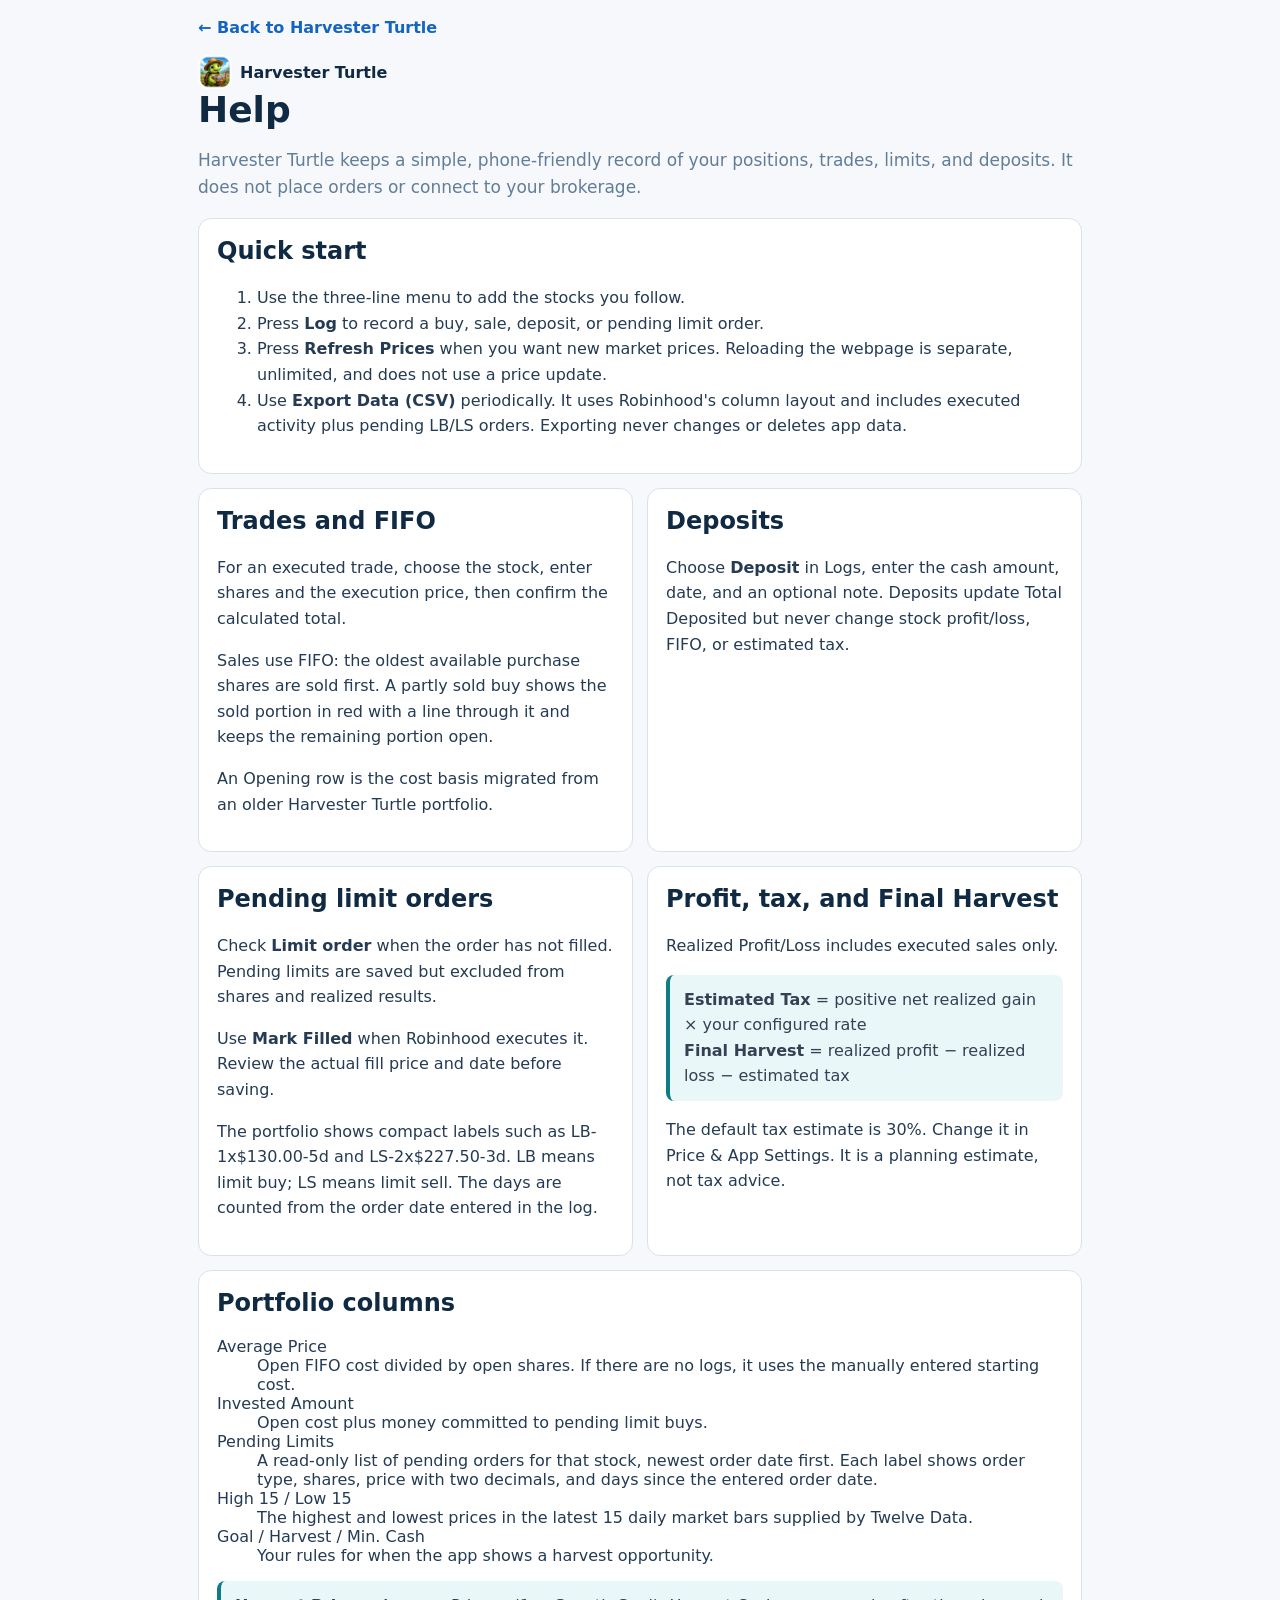
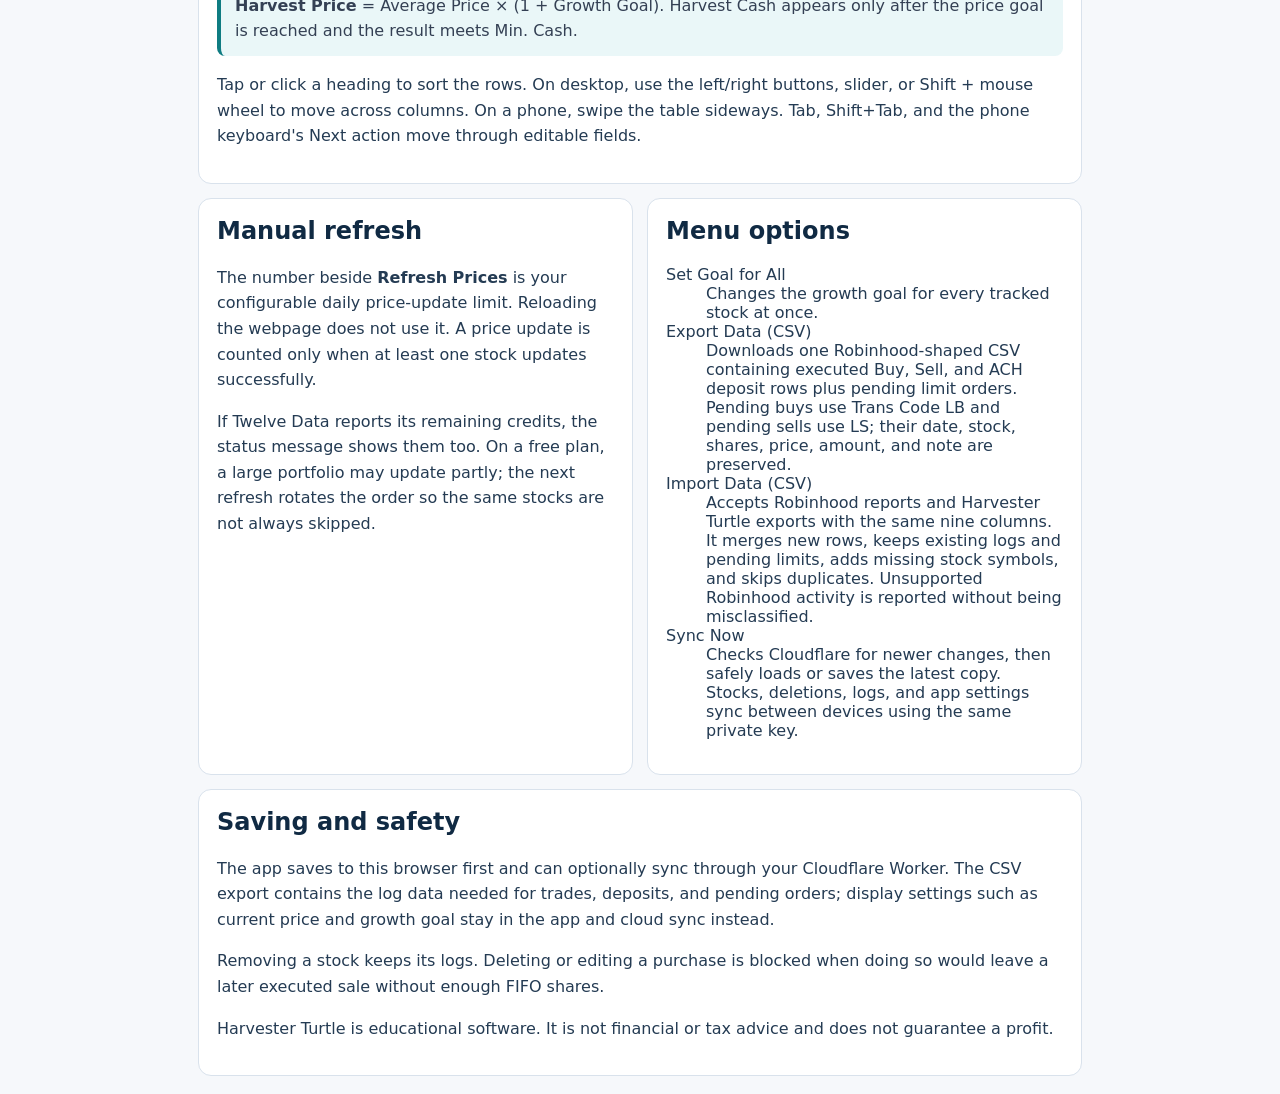
==== commit ba58698d: "Preserve pending orders in unified CSV workflow" ====
--- a/help.html
+++ b/help.html
@@ -27,7 +27,7 @@
         <li>Use the three-line menu to add the stocks you follow.</li>
         <li>Press <strong>Log</strong> to record a buy, sale, deposit, or pending limit order.</li>
         <li>Press <strong>Refresh Prices</strong> when you want new market prices. Reloading the webpage is separate, unlimited, and does not use a price update.</li>
-        <li>Download a backup periodically, especially before clearing browser data or changing phones. Exporting only downloads a copy and never changes or deletes app data. Robinhood CSV import/export is available separately.</li>
+        <li>Use <strong>Export Data (CSV)</strong> periodically. It uses Robinhood's column layout and includes executed activity plus pending LB/LS orders. Exporting never changes or deletes app data.</li>
       </ol>
     </section>
 
@@ -40,14 +40,14 @@
 
     <section class="help-card">
       <h2>Deposits</h2>
-      <p>Choose <strong>Deposit</strong> in Logs, enter the cash amount, date/time, and an optional note. Deposits update Total Deposited but never change stock profit/loss, FIFO, or estimated tax.</p>
+      <p>Choose <strong>Deposit</strong> in Logs, enter the cash amount, date, and an optional note. Deposits update Total Deposited but never change stock profit/loss, FIFO, or estimated tax.</p>
     </section>
 
     <section class="help-card">
       <h2>Pending limit orders</h2>
       <p>Check <strong>Limit order</strong> when the order has not filled. Pending limits are saved but excluded from shares and realized results.</p>
-      <p>Use <strong>Mark Filled</strong> when Robinhood executes it. Review the actual fill price and time before saving.</p>
-      <p>The portfolio shows compact labels such as LB-1x$130.00-5d and LS-2x$227.50-3d. LB means limit buy; LS means limit sell. The days are counted from the order date and time entered in the log.</p>
+      <p>Use <strong>Mark Filled</strong> when Robinhood executes it. Review the actual fill price and date before saving.</p>
+      <p>The portfolio shows compact labels such as LB-1x$130.00-5d and LS-2x$227.50-3d. LB means limit buy; LS means limit sell. The days are counted from the order date entered in the log.</p>
     </section>
 
     <section class="help-card">
@@ -81,16 +81,15 @@
       <h2>Menu options</h2>
       <dl>
         <dt>Set Goal for All</dt><dd>Changes the growth goal for every tracked stock at once.</dd>
-        <dt>Import Data</dt><dd>Accepts Robinhood CSV reports and Harvester Turtle JSON backups. CSV import adds Buy, Sell, and positive ACH deposit rows, adds missing stock symbols, and skips activity already imported. If a report contains a sale but not its earlier purchase, you can add the missing purchase afterward; existing incomplete history will not block new buys. Unsupported rows such as dividends, interest, fees, options, and stock receipts are reported instead of being misclassified.</dd>
-        <dt>Replace All Logs from Robinhood CSV</dt><dd>Creates and downloads a recovery backup, removes every existing log including app-generated opening balances and pending limits, clears the old manual cost values, and imports the selected Robinhood report as the new clean history. It keeps the stock list, current prices, goals, and app settings.</dd>
-        <dt>Backup Export / Import</dt><dd>Downloads or restores the complete Harvester Turtle data set: stocks, logs, deposits, limits, and settings. Export never deletes app data. Backup import keeps a recovery copy first.</dd>
+        <dt>Export Data (CSV)</dt><dd>Downloads one Robinhood-shaped CSV containing executed Buy, Sell, and ACH deposit rows plus pending limit orders. Pending buys use Trans Code LB and pending sells use LS; their date, stock, shares, price, amount, and note are preserved.</dd>
+        <dt>Import Data (CSV)</dt><dd>Accepts Robinhood reports and Harvester Turtle exports with the same nine columns. It merges new rows, keeps existing logs and pending limits, adds missing stock symbols, and skips duplicates. Unsupported Robinhood activity is reported without being misclassified.</dd>
         <dt>Sync Now</dt><dd>Checks Cloudflare for newer changes, then safely loads or saves the latest copy. Stocks, deletions, logs, and app settings sync between devices using the same private key.</dd>
       </dl>
     </section>
 
     <section class="help-card wide">
       <h2>Saving and safety</h2>
-      <p>The app saves to this browser first and can optionally sync through your Cloudflare Worker. Older saved data is backed up automatically before the new log format is created.</p>
+      <p>The app saves to this browser first and can optionally sync through your Cloudflare Worker. The CSV export contains the log data needed for trades, deposits, and pending orders; display settings such as current price and growth goal stay in the app and cloud sync instead.</p>
       <p>Removing a stock keeps its logs. Deleting or editing a purchase is blocked when doing so would leave a later executed sale without enough FIFO shares.</p>
       <p>Harvester Turtle is educational software. It is not financial or tax advice and does not guarantee a profit.</p>
     </section>
--- a/styles.css
+++ b/styles.css
@@ -125,8 +125,14 @@
 .form-message { min-height: 18px; margin: 0; color: var(--bad); font-size: 13px; font-weight: 750; }
 .logs-toolbar { display: flex; justify-content: flex-end; align-items: center; gap: 7px; margin: 5px 0 8px; color: var(--muted); font-size: 13px; font-weight: 750; }
 .logs-toolbar select { padding: 6px 8px; border: 1px solid var(--line); border-radius: 7px; }
+.trade-table-wrap { max-height: min(58vh, 560px); }
 .trade-table { min-width: 1100px; }
-.trade-table th:first-child, .trade-table td:first-child { min-width: 132px; }
+.trade-table thead th { top: 0; z-index: 5; background: #edf2f7; }
+.trade-table th:first-child, .trade-table td:first-child { width: 148px; min-width: 148px; max-width: 148px; }
+.trade-table thead th:first-child { z-index: 7; background: #edf2f7; }
+.trade-table tbody td:first-child { z-index: 6; overflow: hidden; white-space: normal; line-height: 1.3; background: #fff; box-shadow: 1px 0 0 var(--line); }
+.trade-table tbody tr:nth-child(even) td:first-child { background: #fbfcfe; }
+.trade-table tbody tr:hover td:first-child { background: #f2f7ff; }
 .trade-row-actions { display: flex; gap: 5px; }
 .trade-row-actions button { padding: 5px 7px; font-size: 11px; }
 .danger { color: var(--bad); }
@@ -169,6 +175,7 @@
   .trade-form { gap: 8px; padding: 10px; }
   .trade-form input, .trade-form select, .trade-form textarea { min-height: 42px; padding: 7px; }
   .trade-form-actions button { flex: 1; }
+  .trade-table-wrap { max-height: 62vh; }
   .settings-grid { grid-template-columns: 1fr; gap: 0; }
   .table-scroll-controls { display: none !important; }
   .help-grid { grid-template-columns: 1fr; }
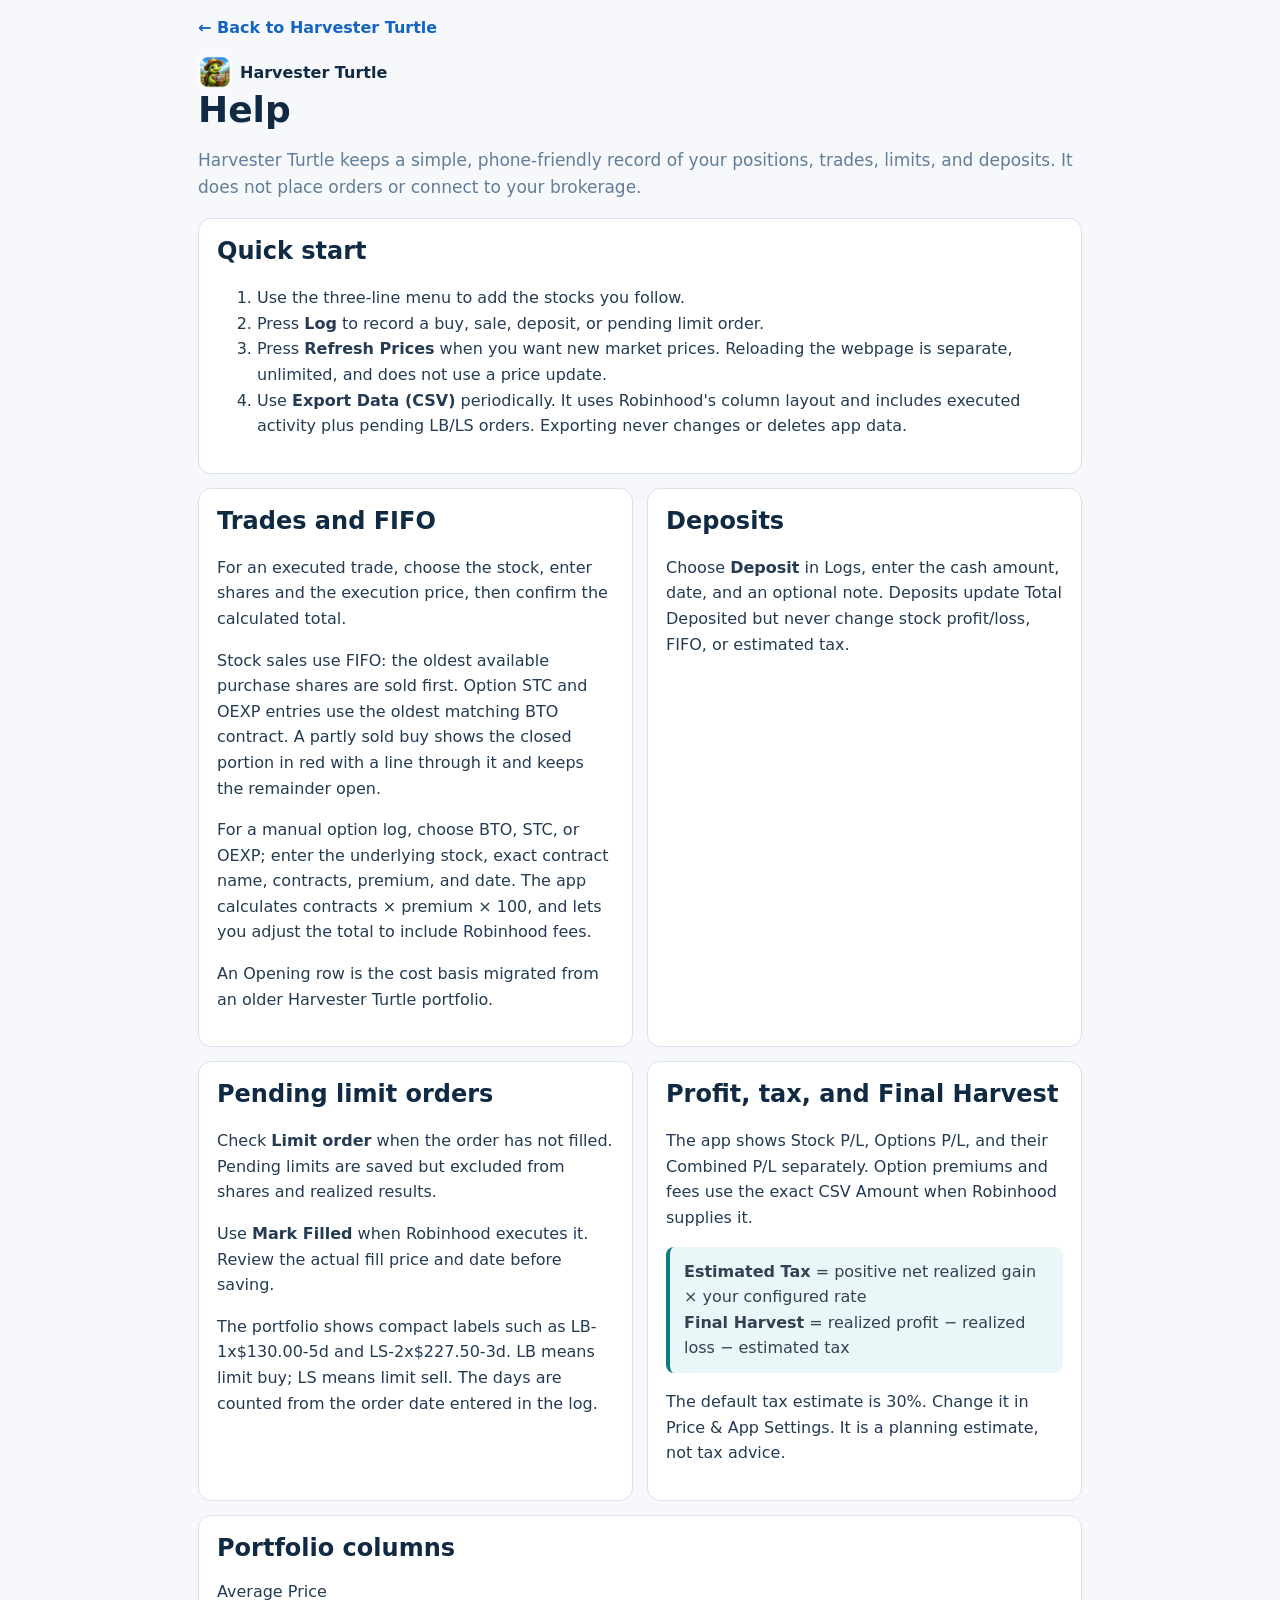
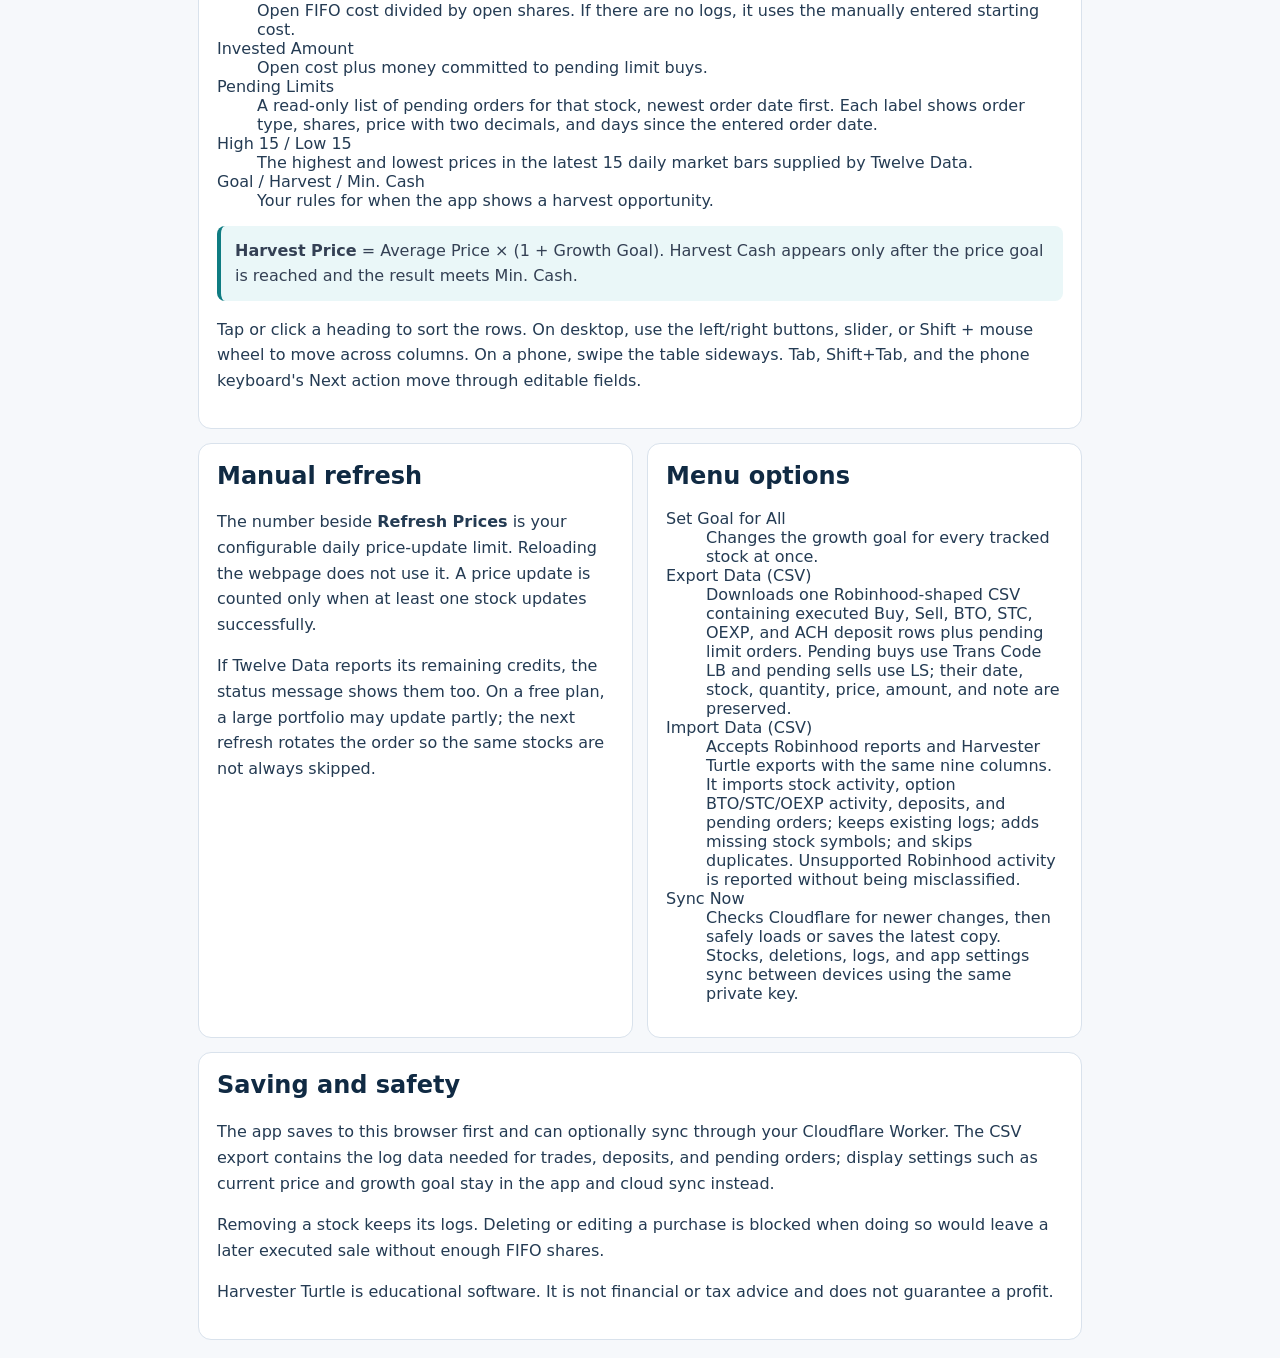
==== commit 8e2be8d4: "Add option activity tracking and P/L" ====
--- a/help.html
+++ b/help.html
@@ -34,7 +34,8 @@
     <section class="help-card">
       <h2>Trades and FIFO</h2>
       <p>For an executed trade, choose the stock, enter shares and the execution price, then confirm the calculated total.</p>
-      <p>Sales use FIFO: the oldest available purchase shares are sold first. A partly sold buy shows the sold portion in red with a line through it and keeps the remaining portion open.</p>
+      <p>Stock sales use FIFO: the oldest available purchase shares are sold first. Option STC and OEXP entries use the oldest matching BTO contract. A partly sold buy shows the closed portion in red with a line through it and keeps the remainder open.</p>
+      <p>For a manual option log, choose BTO, STC, or OEXP; enter the underlying stock, exact contract name, contracts, premium, and date. The app calculates contracts × premium × 100, and lets you adjust the total to include Robinhood fees.</p>
       <p>An Opening row is the cost basis migrated from an older Harvester Turtle portfolio.</p>
     </section>
 
@@ -52,7 +53,7 @@
 
     <section class="help-card">
       <h2>Profit, tax, and Final Harvest</h2>
-      <p>Realized Profit/Loss includes executed sales only.</p>
+      <p>The app shows Stock P/L, Options P/L, and their Combined P/L separately. Option premiums and fees use the exact CSV Amount when Robinhood supplies it.</p>
       <p class="help-formula"><strong>Estimated Tax</strong> = positive net realized gain × your configured rate<br>
       <strong>Final Harvest</strong> = realized profit − realized loss − estimated tax</p>
       <p>The default tax estimate is 30%. Change it in Price &amp; App Settings. It is a planning estimate, not tax advice.</p>
@@ -81,8 +82,8 @@
       <h2>Menu options</h2>
       <dl>
         <dt>Set Goal for All</dt><dd>Changes the growth goal for every tracked stock at once.</dd>
-        <dt>Export Data (CSV)</dt><dd>Downloads one Robinhood-shaped CSV containing executed Buy, Sell, and ACH deposit rows plus pending limit orders. Pending buys use Trans Code LB and pending sells use LS; their date, stock, shares, price, amount, and note are preserved.</dd>
-        <dt>Import Data (CSV)</dt><dd>Accepts Robinhood reports and Harvester Turtle exports with the same nine columns. It merges new rows, keeps existing logs and pending limits, adds missing stock symbols, and skips duplicates. Unsupported Robinhood activity is reported without being misclassified.</dd>
+        <dt>Export Data (CSV)</dt><dd>Downloads one Robinhood-shaped CSV containing executed Buy, Sell, BTO, STC, OEXP, and ACH deposit rows plus pending limit orders. Pending buys use Trans Code LB and pending sells use LS; their date, stock, quantity, price, amount, and note are preserved.</dd>
+        <dt>Import Data (CSV)</dt><dd>Accepts Robinhood reports and Harvester Turtle exports with the same nine columns. It imports stock activity, option BTO/STC/OEXP activity, deposits, and pending orders; keeps existing logs; adds missing stock symbols; and skips duplicates. Unsupported Robinhood activity is reported without being misclassified.</dd>
         <dt>Sync Now</dt><dd>Checks Cloudflare for newer changes, then safely loads or saves the latest copy. Stocks, deletions, logs, and app settings sync between devices using the same private key.</dd>
       </dl>
     </section>
--- a/styles.css
+++ b/styles.css
@@ -140,6 +140,7 @@
 .trade-action.buy { background: #e8f1ff; color: var(--blue); }
 .trade-action.sell { background: #fff3cd; color: var(--warn); }
 .trade-action.deposit { background: #e9f8ef; color: var(--good); }
+.trade-action.option { background: #f1e8ff; color: #6941c6; }
 .trade-action.pending { outline: 1px dashed currentColor; }
 .sold-portion { color: var(--bad); text-decoration: line-through; text-decoration-thickness: 2px; }
 .open-portion { color: var(--good); }
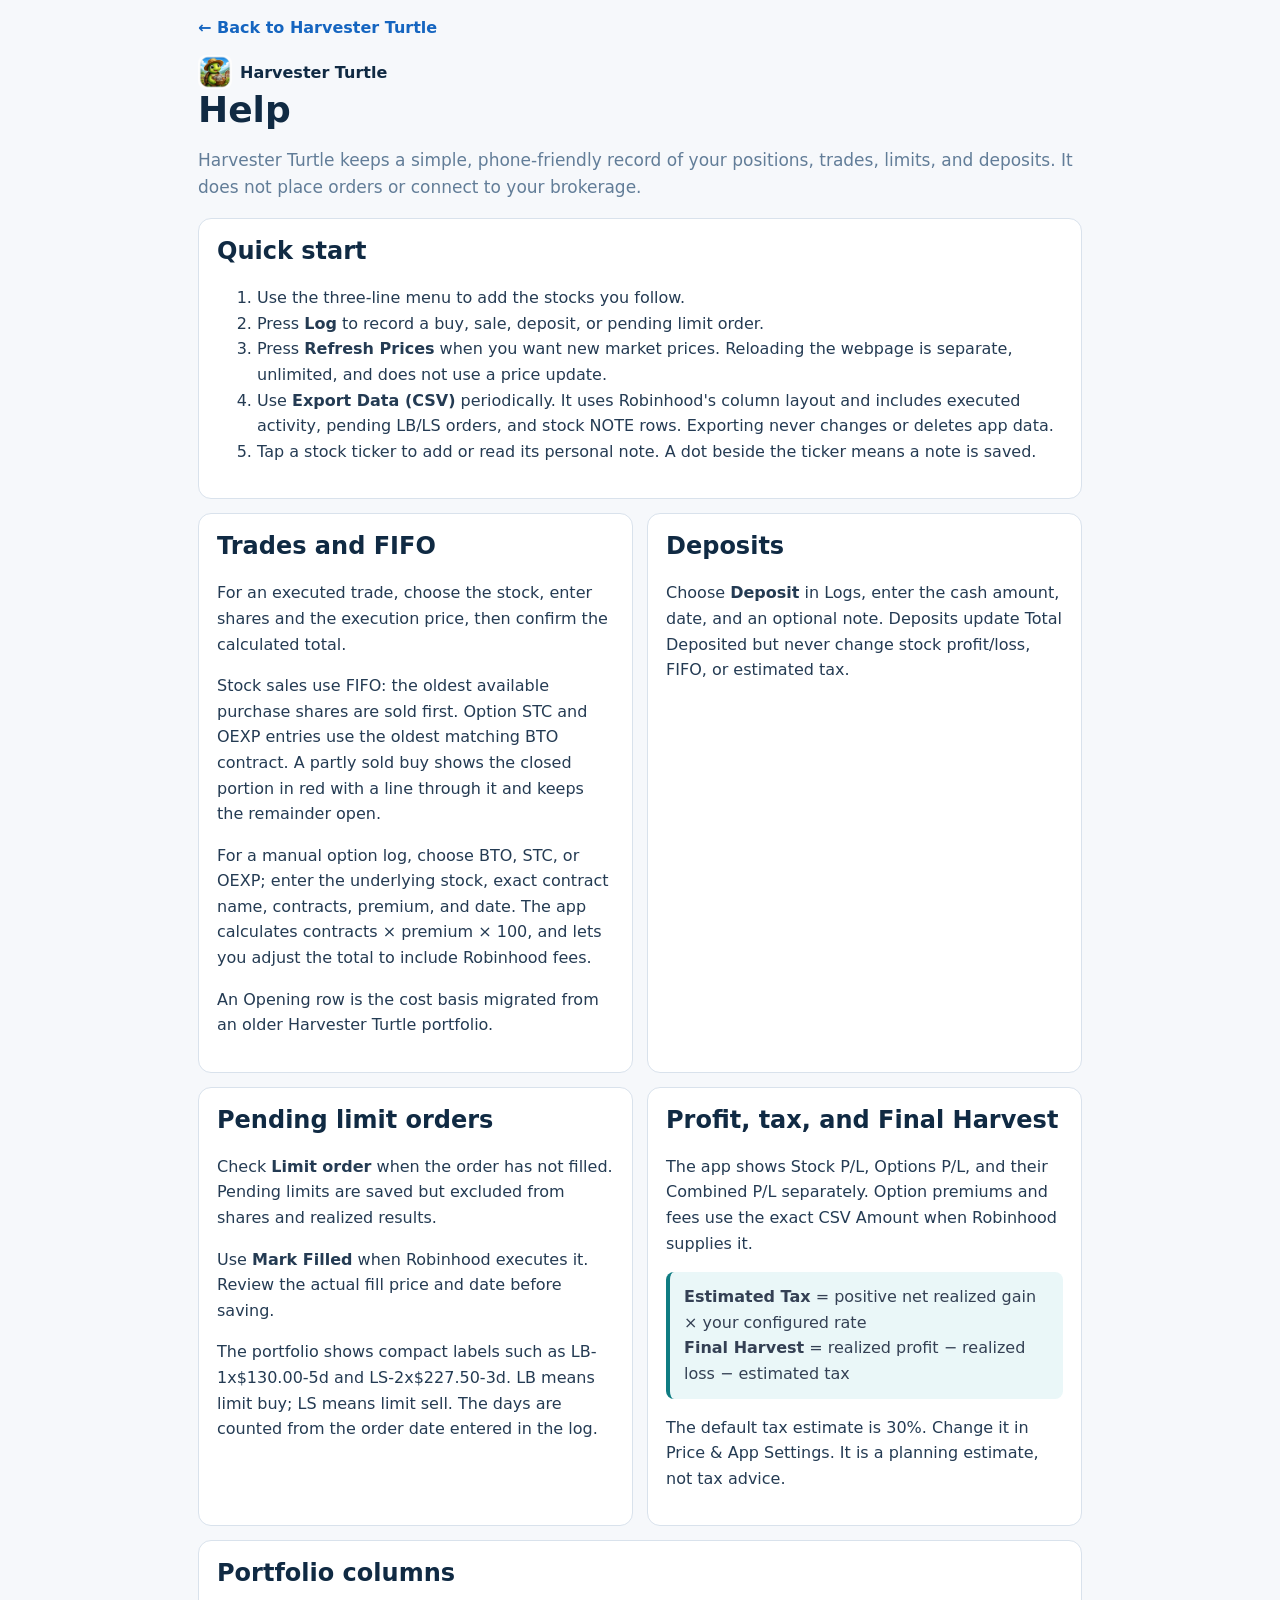
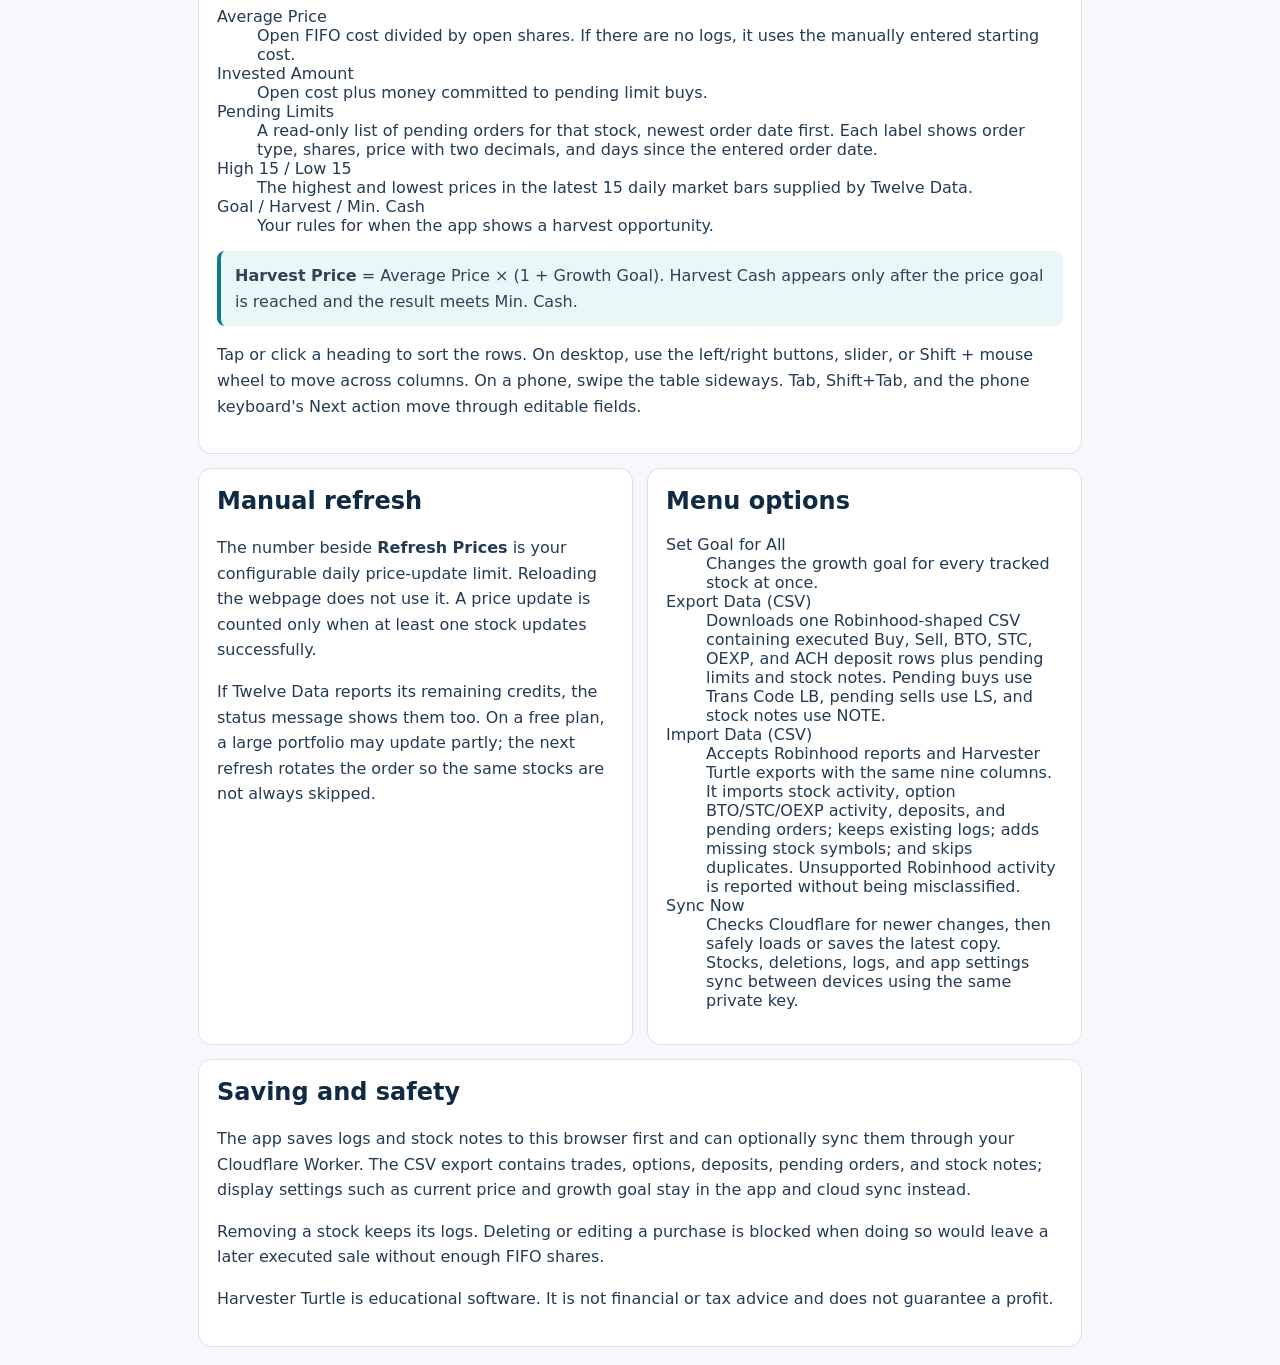
==== commit 0bc25de7: "Add stock notes and simplify harvest summary" ====
--- a/help.html
+++ b/help.html
@@ -27,7 +27,8 @@
         <li>Use the three-line menu to add the stocks you follow.</li>
         <li>Press <strong>Log</strong> to record a buy, sale, deposit, or pending limit order.</li>
         <li>Press <strong>Refresh Prices</strong> when you want new market prices. Reloading the webpage is separate, unlimited, and does not use a price update.</li>
-        <li>Use <strong>Export Data (CSV)</strong> periodically. It uses Robinhood's column layout and includes executed activity plus pending LB/LS orders. Exporting never changes or deletes app data.</li>
+        <li>Use <strong>Export Data (CSV)</strong> periodically. It uses Robinhood's column layout and includes executed activity, pending LB/LS orders, and stock NOTE rows. Exporting never changes or deletes app data.</li>
+        <li>Tap a stock ticker to add or read its personal note. A dot beside the ticker means a note is saved.</li>
       </ol>
     </section>
 
@@ -82,7 +83,7 @@
       <h2>Menu options</h2>
       <dl>
         <dt>Set Goal for All</dt><dd>Changes the growth goal for every tracked stock at once.</dd>
-        <dt>Export Data (CSV)</dt><dd>Downloads one Robinhood-shaped CSV containing executed Buy, Sell, BTO, STC, OEXP, and ACH deposit rows plus pending limit orders. Pending buys use Trans Code LB and pending sells use LS; their date, stock, quantity, price, amount, and note are preserved.</dd>
+        <dt>Export Data (CSV)</dt><dd>Downloads one Robinhood-shaped CSV containing executed Buy, Sell, BTO, STC, OEXP, and ACH deposit rows plus pending limits and stock notes. Pending buys use Trans Code LB, pending sells use LS, and stock notes use NOTE.</dd>
         <dt>Import Data (CSV)</dt><dd>Accepts Robinhood reports and Harvester Turtle exports with the same nine columns. It imports stock activity, option BTO/STC/OEXP activity, deposits, and pending orders; keeps existing logs; adds missing stock symbols; and skips duplicates. Unsupported Robinhood activity is reported without being misclassified.</dd>
         <dt>Sync Now</dt><dd>Checks Cloudflare for newer changes, then safely loads or saves the latest copy. Stocks, deletions, logs, and app settings sync between devices using the same private key.</dd>
       </dl>
@@ -90,7 +91,7 @@
 
     <section class="help-card wide">
       <h2>Saving and safety</h2>
-      <p>The app saves to this browser first and can optionally sync through your Cloudflare Worker. The CSV export contains the log data needed for trades, deposits, and pending orders; display settings such as current price and growth goal stay in the app and cloud sync instead.</p>
+      <p>The app saves logs and stock notes to this browser first and can optionally sync them through your Cloudflare Worker. The CSV export contains trades, options, deposits, pending orders, and stock notes; display settings such as current price and growth goal stay in the app and cloud sync instead.</p>
       <p>Removing a stock keeps its logs. Deleting or editing a purchase is blocked when doing so would leave a later executed sale without enough FIFO shares.</p>
       <p>Harvester Turtle is educational software. It is not financial or tax advice and does not guarantee a profit.</p>
     </section>
--- a/styles.css
+++ b/styles.css
@@ -40,11 +40,16 @@
 .status.bad { background: #fee4e2; color: var(--bad); }
 
 .summary, .trade-summary { display: grid; grid-template-columns: repeat(4, minmax(135px, 1fr)); gap: 8px; margin-bottom: 10px; }
+.harvest-summary { grid-template-columns: repeat(3, minmax(135px, 1fr)); }
 .metric { background: var(--card); border: 1px solid var(--line); border-radius: 11px; padding: 12px; box-shadow: 0 4px 14px rgba(16,42,67,.035); }
 .metric.accent { border-color: #78c6c9; background: #effafa; }
 .metric small { display: block; color: var(--muted); font-weight: 750; }
 .metric strong { display: block; margin-top: 4px; font-size: 21px; }
 .summary-note { margin: -2px 2px 12px; color: var(--muted); font-size: 12px; }
+.report-details { margin: -2px 0 12px; }
+.report-details > summary { width: fit-content; cursor: pointer; color: var(--blue); font-size: 13px; font-weight: 800; }
+.report-details[open] > summary { margin-bottom: 8px; }
+.report-detail-summary { margin-bottom: 6px; }
 .positive { color: var(--good) !important; }
 .negative { color: var(--bad) !important; }
 
@@ -84,7 +89,8 @@
 .portfolio-table th:first-child, .portfolio-table td:first-child { width: 66px; min-width: 66px; max-width: 66px; }
 td input { width: 62px; border: 1px solid #cbd5e1; border-radius: 6px; padding: 5px 3px; text-align: right; }
 .symbol-cell { display: flex; min-width: 0; align-items: center; gap: 3px; }
-.stock-symbol { min-width: 0; overflow: hidden; text-overflow: ellipsis; font-weight: 850; color: var(--navy); }
+.stock-symbol { min-width: 0; overflow: hidden; text-overflow: ellipsis; border: 0; padding: 1px 2px; background: transparent; color: var(--navy); font-weight: 850; text-decoration: underline dotted; text-underline-offset: 3px; }
+.stock-symbol.has-note::after { content: "•"; margin-left: 2px; color: var(--teal); text-decoration: none; }
 .signal-lights { display: inline-flex; flex-direction: column; gap: 2px; padding: 3px; border-radius: 9px; background: #d7dee8; }
 .signal { width: 8px; height: 8px; border-radius: 50%; background: #aeb9c7; }
 .signal.red.active { background: #e11d48; }.signal.yellow.active { background: #f4b400; }.signal.green.active { background: #16a34a; }
@@ -107,6 +113,11 @@
 .modal-heading p { margin: 3px 0 0; color: var(--muted); }
 .icon-button { width: 38px; height: 38px; padding: 0; font-size: 25px; line-height: 1; }
 .settings-grid { display: grid; grid-template-columns: 1fr 1fr; gap: 10px; }
+.stock-note-card textarea { width: 100%; min-height: 210px; resize: vertical; padding: 10px; border: 1px solid #cbd5e1; border-radius: 9px; color: var(--ink); }
+.stock-note-footer { display: flex; align-items: center; justify-content: space-between; gap: 12px; }
+.stock-note-footer small { color: var(--muted); font-weight: 750; }
+.stock-note-footer .modal-actions { margin-top: 10px; }
+.stock-note-storage { margin-bottom: 0; font-size: 12px; }
 
 .trade-modal { padding: 10px; }
 .trade-modal-card { width: min(1260px, 100%); }
@@ -181,6 +192,9 @@
   .table-scroll-controls { display: none !important; }
   .help-grid { grid-template-columns: 1fr; }
   .help-card.wide { grid-column: auto; }
+  .stock-note-modal { align-items: flex-start; padding: 10px; }
+  .stock-note-modal .modal-card { min-height: 0; max-height: calc(100vh - 20px); border-radius: 14px; }
+  .stock-note-footer { align-items: flex-end; }
 }
 
 @media (hover: none) and (pointer: coarse) {
